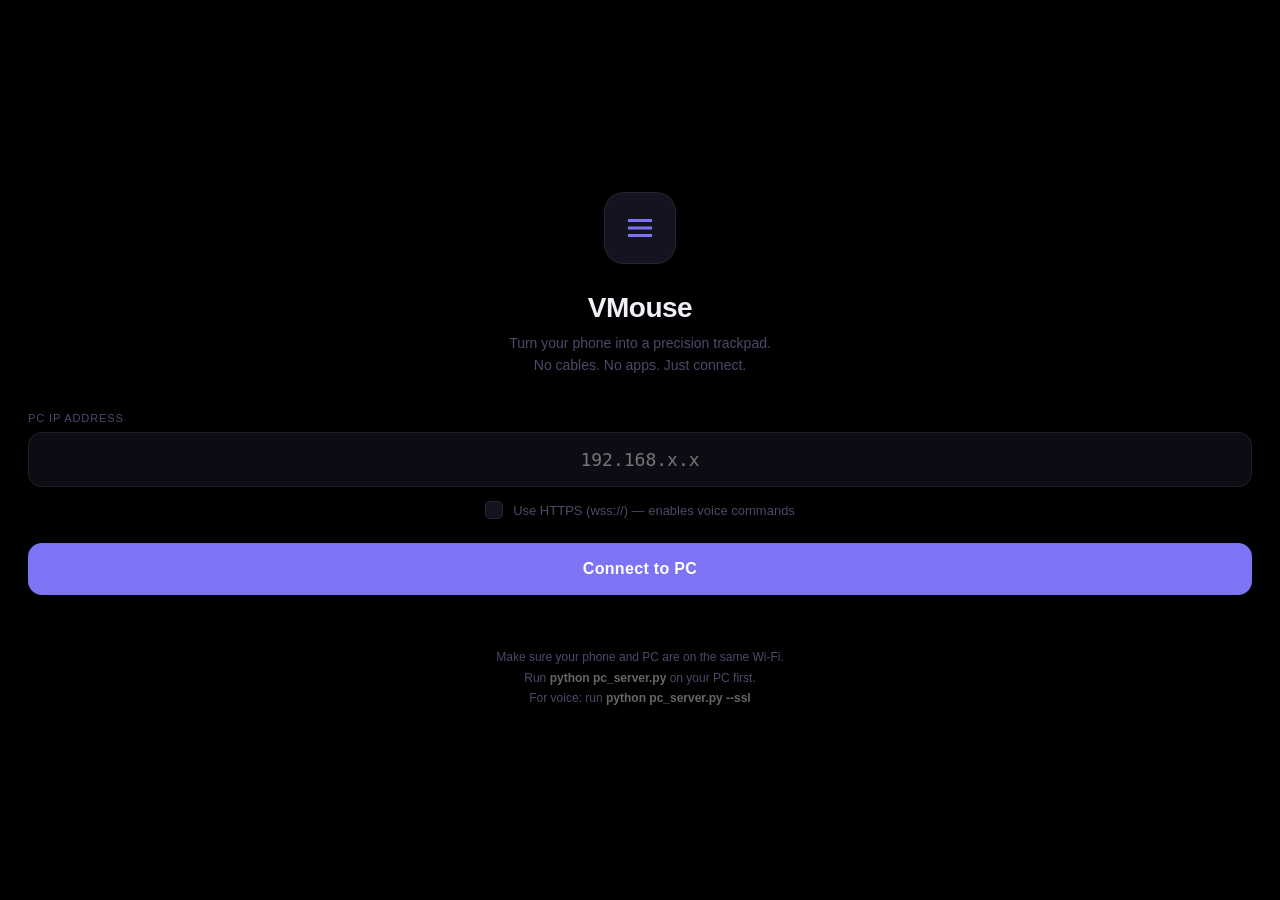
==== docs/index.html @ bdcf5076 "Add landing page, update app icon, trigger v2.0 APK build" ====
<!DOCTYPE html>
<html lang="en">
<head>
<meta charset="UTF-8">
<meta name="viewport" content="width=device-width,initial-scale=1,user-scalable=no,viewport-fit=cover">
<meta name="theme-color" content="#000000">
<meta name="mobile-web-app-capable" content="yes">
<meta name="apple-mobile-web-app-capable" content="yes">
<meta name="apple-mobile-web-app-status-bar-style" content="black-translucent">
<meta name="apple-mobile-web-app-title" content="VMouse">
<link rel="manifest" href="manifest.json">
<title>VMouse</title>
<style>
:root {
  --bg:       #000000;
  --s1:       #0c0c14;
  --s2:       #141420;
  --s3:       #1c1c2c;
  --border:   rgba(255,255,255,0.07);
  --accent:   #7C73F5;
  --accent2:  #5a52d5;
  --text:     #f0f0f8;
  --muted:    #4a4a6a;
  --success:  #22c55e;
  --danger:   #ef4444;
  --font:     'SF Pro Display',-apple-system,BlinkMacSystemFont,'Segoe UI',sans-serif;
  --mono:     'SF Mono','Fira Code',monospace;
}
*{box-sizing:border-box;margin:0;padding:0;-webkit-tap-highlight-color:transparent;user-select:none}
html,body{height:100%;overflow:hidden;background:var(--bg);color:var(--text);font-family:var(--font)}

/* ── CONNECT SCREEN ─────────────────────────────────────────── */
#connect{
  position:fixed;inset:0;z-index:100;
  display:flex;flex-direction:column;
  align-items:center;justify-content:center;
  padding:40px 28px;gap:0;
  background:var(--bg);
}
.logo-ring{
  width:72px;height:72px;border-radius:20px;
  background:var(--s2);border:1px solid var(--border);
  display:flex;align-items:center;justify-content:center;
  margin-bottom:28px;
}
.logo-ring svg{width:36px;height:36px;fill:var(--accent)}
.connect-h1{font-size:28px;font-weight:600;letter-spacing:-0.5px;margin-bottom:8px;text-align:center}
.connect-sub{font-size:14px;color:var(--muted);text-align:center;line-height:1.6;margin-bottom:36px}
.ip-label{font-size:11px;color:var(--muted);letter-spacing:0.08em;text-transform:uppercase;margin-bottom:8px;align-self:flex-start;width:100%}
.ip-wrap{width:100%;position:relative;margin-bottom:14px}
.ip-input{
  width:100%;padding:16px 20px;
  background:var(--s1);border:1px solid var(--border);
  border-radius:14px;color:var(--text);font-size:18px;
  font-family:var(--mono);text-align:center;outline:none;
  transition:border-color 0.2s;
}
.ip-input:focus{border-color:var(--accent)}
.connect-btn{
  width:100%;padding:17px;border-radius:14px;
  background:var(--accent);border:none;
  color:#fff;font-size:16px;font-weight:600;
  letter-spacing:0.02em;cursor:pointer;
  transition:background 0.15s,transform 0.1s;
  margin-bottom:12px;
}
.connect-btn:active{background:var(--accent2);transform:scale(0.98)}
.ssl-toggle{display:flex;align-items:center;gap:10px;margin-bottom:24px;cursor:pointer}
.ssl-check{width:18px;height:18px;border-radius:5px;border:1.5px solid var(--border);background:var(--s2);display:flex;align-items:center;justify-content:center;transition:all 0.15s;flex-shrink:0}
.ssl-check.on{background:var(--accent);border-color:var(--accent)}
.ssl-check svg{width:10px;height:10px;fill:#fff;opacity:0;transition:opacity 0.15s}
.ssl-check.on svg{opacity:1}
.ssl-label{font-size:13px;color:var(--muted)}
.err-msg{font-size:13px;color:var(--danger);min-height:20px;text-align:center}
.connect-tip{font-size:12px;color:var(--muted);text-align:center;line-height:1.7;margin-top:20px}
.connect-tip strong{color:rgba(255,255,255,0.4)}

/* ── MAIN SCREEN ────────────────────────────────────────────── */
#main{position:fixed;inset:0;display:none;flex-direction:column;background:var(--bg)}

/* Header */
.header{
  display:flex;align-items:center;justify-content:space-between;
  padding:14px 20px 10px;
  border-bottom:1px solid var(--border);
  flex-shrink:0;
}
.hdr-left{display:flex;align-items:center;gap:8px}
.status-dot{width:8px;height:8px;border-radius:50%;background:var(--danger);transition:background 0.4s}
.status-dot.on{background:var(--success)}
.status-info{display:flex;flex-direction:column}
.status-label{font-size:12px;font-weight:500;color:var(--text)}
.status-ip{font-size:10px;color:var(--muted);font-family:var(--mono)}
.hdr-right{display:flex;align-items:center;gap:10px}
.hdr-btn{
  background:var(--s2);border:1px solid var(--border);
  border-radius:20px;padding:5px 12px;
  color:var(--muted);font-size:11px;cursor:pointer;
}
.hdr-btn:active{background:var(--s3)}

/* Trackpad */
#trackpad{
  flex:1;position:relative;overflow:hidden;
  touch-action:none;
  background:var(--s1);
  min-height:0;
}
.pad-texture{
  position:absolute;inset:0;
  background-image:radial-gradient(circle at 50% 50%, rgba(124,115,245,0.03) 0%, transparent 70%);
  pointer-events:none;
}
.pad-hint{
  position:absolute;inset:0;display:flex;flex-direction:column;
  align-items:center;justify-content:center;gap:10px;
  pointer-events:none;transition:opacity 0.5s;
}
.pad-hint-icon{font-size:32px;opacity:0.08}
.pad-hint-text{font-size:12px;color:var(--muted);opacity:0.5;text-align:center;line-height:1.8}
.cursor{
  position:absolute;width:14px;height:14px;border-radius:50%;
  background:var(--accent);opacity:0;pointer-events:none;
  transform:translate(-50%,-50%);
  box-shadow:0 0 20px rgba(124,115,245,0.4);
  transition:opacity 0.15s;
}
.ripple-el{
  position:absolute;width:48px;height:48px;border-radius:50%;
  border:1.5px solid var(--accent);opacity:0;
  transform:translate(-50%,-50%) scale(0.5);
  pointer-events:none;transition:none;
}
.ripple-el.go{
  animation:ripple 0.45s ease-out forwards;
}
@keyframes ripple{
  0%{transform:translate(-50%,-50%) scale(0.3);opacity:0.8}
  100%{transform:translate(-50%,-50%) scale(1.8);opacity:0}
}
.log-chip{
  position:absolute;bottom:12px;left:50%;transform:translateX(-50%);
  background:rgba(0,0,0,0.6);backdrop-filter:blur(8px);
  border:1px solid var(--border);border-radius:20px;
  padding:5px 14px;font-size:11px;color:var(--muted);
  font-family:var(--mono);white-space:nowrap;
  pointer-events:none;transition:opacity 0.3s;
}

/* Bottom bar — always visible */
.bottom-bar{
  background:var(--s1);border-top:1px solid var(--border);
  flex-shrink:0;
}
.click-row{
  display:grid;grid-template-columns:1fr 1fr 1fr;
  border-bottom:1px solid var(--border);
}
.click-btn{
  display:flex;flex-direction:column;align-items:center;justify-content:center;
  gap:3px;padding:13px 8px;
  background:none;border:none;border-right:1px solid var(--border);
  color:var(--text);cursor:pointer;transition:background 0.1s;
}
.click-btn:last-child{border-right:none}
.click-btn:active{background:var(--s3)}
.cb-icon{font-size:18px;color:var(--accent)}
.cb-label{font-size:10px;color:var(--muted)}

.voice-row{
  display:flex;align-items:center;gap:14px;
  padding:10px 20px;
}
.mic-btn{
  width:44px;height:44px;border-radius:50%;
  background:var(--s2);border:1.5px solid var(--border);
  display:flex;align-items:center;justify-content:center;
  cursor:pointer;flex-shrink:0;transition:all 0.2s;
}
.mic-btn svg{width:18px;height:18px;fill:var(--muted);transition:fill 0.2s}
.mic-btn.active{background:var(--danger);border-color:var(--danger);animation:mic-pulse 1.2s infinite}
.mic-btn.active svg{fill:#fff}
@keyframes mic-pulse{0%,100%{box-shadow:0 0 0 0 rgba(239,68,68,0.3)}50%{box-shadow:0 0 0 10px rgba(239,68,68,0)}}
.voice-text{flex:1;font-size:12px;color:var(--muted);font-style:italic;overflow:hidden;text-overflow:ellipsis;white-space:nowrap}
.drawer-handle-btn{
  width:44px;height:44px;border-radius:50%;
  background:var(--s2);border:1.5px solid var(--border);
  display:flex;align-items:center;justify-content:center;
  cursor:pointer;flex-shrink:0;transition:all 0.2s;
}
.drawer-handle-btn svg{width:16px;height:16px;fill:var(--muted);transition:transform 0.3s}
.drawer-handle-btn.open svg{transform:rotate(180deg)}
.drawer-handle-btn:active{background:var(--s3)}

/* ── DRAWER ─────────────────────────────────────────────────── */
#drawer{
  position:fixed;bottom:0;left:0;right:0;z-index:50;
  background:var(--s1);border-top:1px solid var(--border);
  border-radius:20px 20px 0 0;
  transform:translateY(100%);transition:transform 0.35s cubic-bezier(0.32,0.72,0,1);
  padding-bottom:env(safe-area-inset-bottom,0px);
  max-height:75vh;overflow-y:auto;
}
#drawer.open{transform:translateY(0)}
.drawer-grip{width:36px;height:4px;border-radius:2px;background:var(--s3);margin:12px auto 16px}
.drawer-section{padding:0 20px 16px}
.drawer-section-title{font-size:10px;color:var(--muted);letter-spacing:0.1em;text-transform:uppercase;margin-bottom:10px;font-weight:500}
.drawer-grid{display:grid;grid-template-columns:repeat(4,1fr);gap:6px;margin-bottom:8px}
.drawer-grid-3{display:grid;grid-template-columns:repeat(3,1fr);gap:6px}
.drw-btn{
  display:flex;flex-direction:column;align-items:center;justify-content:center;
  gap:4px;padding:12px 6px;
  background:var(--s2);border:1px solid var(--border);border-radius:12px;
  color:var(--text);cursor:pointer;transition:all 0.1s;
}
.drw-btn:active{background:var(--s3);transform:scale(0.96)}
.drw-icon{font-size:16px}
.drw-label{font-size:10px;color:var(--muted);text-align:center}
.drw-divider{height:1px;background:var(--border);margin:4px 0 14px}

/* Scroll controls in drawer */
.scroll-row{display:flex;align-items:center;justify-content:center;gap:20px;padding:4px 0}
.scr-btn{
  width:48px;height:36px;border-radius:10px;
  background:var(--s2);border:1px solid var(--border);
  color:var(--text);font-size:16px;cursor:pointer;
  display:flex;align-items:center;justify-content:center;
  transition:all 0.1s;
}
.scr-btn:active{background:var(--accent)}
.scr-label{font-size:11px;color:var(--muted)}

/* Sensitivity */
.sens-row{display:flex;align-items:center;gap:12px;padding:6px 0}
.sens-label{font-size:11px;color:var(--muted);flex-shrink:0}
.sens-track{flex:1;-webkit-appearance:none;appearance:none;height:3px;border-radius:2px;background:var(--s3);outline:none;accent-color:var(--accent)}
.sens-val{font-size:12px;color:var(--accent);font-family:var(--mono);min-width:32px;text-align:right}

/* Overlay */
#overlay{position:fixed;inset:0;z-index:40;background:rgba(0,0,0,0.5);opacity:0;pointer-events:none;transition:opacity 0.35s}
#overlay.show{opacity:1;pointer-events:all}

/* Install banner */
#install-banner{
  position:fixed;top:0;left:0;right:0;z-index:200;
  background:var(--accent);color:#fff;
  padding:12px 20px;display:none;align-items:center;gap:12px;
}
.install-text{flex:1;font-size:13px;font-weight:500}
.install-btn{background:rgba(255,255,255,0.2);border:none;color:#fff;padding:6px 14px;border-radius:8px;font-size:12px;cursor:pointer}
.install-close{background:none;border:none;color:rgba(255,255,255,0.6);font-size:18px;cursor:pointer;padding:0 4px}
</style>
</head>
<body>

<!-- INSTALL BANNER -->
<div id="install-banner">
  <span class="install-text">Add VMouse to your home screen</span>
  <button class="install-btn" onclick="installPWA()">Install</button>
  <button class="install-close" onclick="document.getElementById('install-banner').style.display='none'">×</button>
</div>

<!-- CONNECT SCREEN -->
<div id="connect">
  <div class="logo-ring">
    <svg viewBox="0 0 24 24"><path d="M4 6h16v2H4zm0 5h16v2H4zm0 5h16v2H4z"/></svg>
  </div>
  <h1 class="connect-h1">VMouse</h1>
  <p class="connect-sub">Turn your phone into a precision trackpad.<br>No cables. No apps. Just connect.</p>

  <div class="ip-label">PC IP Address</div>
  <div class="ip-wrap">
    <input class="ip-input" id="ip" type="text" inputmode="decimal"
      placeholder="192.168.x.x" autocomplete="off" spellcheck="false">
  </div>

  <div class="ssl-toggle" onclick="toggleSSL()">
    <div class="ssl-check" id="sslCheck">
      <svg viewBox="0 0 10 8"><polyline points="1,4 3.5,6.5 9,1" stroke="#fff" stroke-width="1.5" fill="none"/></svg>
    </div>
    <span class="ssl-label">Use HTTPS (wss://) — enables voice commands</span>
  </div>

  <button class="connect-btn" onclick="connect()">Connect to PC</button>
  <p class="err-msg" id="err"></p>
  <p class="connect-tip">Make sure your phone and PC are on the same Wi-Fi.<br>Run <strong>python pc_server.py</strong> on your PC first.<br>For voice: run <strong>python pc_server.py --ssl</strong></p>
</div>

<!-- MAIN SCREEN -->
<div id="main">
  <div class="header">
    <div class="hdr-left">
      <div class="status-dot" id="sdot"></div>
      <div class="status-info">
        <span class="status-label" id="slabel">Connected</span>
        <span class="status-ip" id="sip"></span>
      </div>
    </div>
    <span style="font-size:13px;font-weight:600;letter-spacing:0.05em;color:var(--accent)">VMouse</span>
    <div class="hdr-right">
      <button class="hdr-btn" onclick="disconnect()">Disconnect</button>
    </div>
  </div>

  <div id="trackpad">
    <div class="pad-texture"></div>
    <div class="pad-hint" id="hint">
      <div class="pad-hint-icon">☰</div>
      <div class="pad-hint-text">Drag to move cursor<br>Tap to left click<br>Two fingers to scroll</div>
    </div>
    <div class="cursor" id="cur"></div>
    <div class="ripple-el" id="rpl"></div>
    <div class="log-chip" id="logchip">Ready</div>
  </div>

  <div class="bottom-bar">
    <div class="click-row">
      <button class="click-btn" onclick="doClick('left',1)">
        <span class="cb-icon">◉</span>
        <span class="cb-label">Left Click</span>
      </button>
      <button class="click-btn" onclick="doClick('left',2)">
        <span class="cb-icon">⊕</span>
        <span class="cb-label">Double Click</span>
      </button>
      <button class="click-btn" onclick="doClick('right',1)">
        <span class="cb-icon">◎</span>
        <span class="cb-label">Right Click</span>
      </button>
    </div>
    <div class="voice-row">
      <button class="mic-btn" id="micbtn" onclick="toggleVoice()">
        <svg viewBox="0 0 24 24"><path d="M12 2a3 3 0 013 3v6a3 3 0 01-6 0V5a3 3 0 013-3zm0 14a7 7 0 007-7h-2a5 5 0 01-10 0H5a7 7 0 007 7zm-1 2h2v3h-2z"/></svg>
      </button>
      <span class="voice-text" id="vtxt">Tap mic · say "copy", "scroll down", "open chrome"</span>
      <button class="drawer-handle-btn" id="drawerBtn" onclick="toggleDrawer()">
        <svg viewBox="0 0 24 24"><path d="M7 14l5-5 5 5H7z"/></svg>
      </button>
    </div>
  </div>
</div>

<!-- OVERLAY -->
<div id="overlay" onclick="closeDrawer()"></div>

<!-- DRAWER -->
<div id="drawer">
  <div class="drawer-grip"></div>

  <div class="drawer-section">
    <div class="drawer-section-title">System</div>
    <div class="drawer-grid">
      <button class="drw-btn" onclick="hotkey('alt','tab');closeDrawer()">
        <span class="drw-icon">⇄</span>
        <span class="drw-label">Alt+Tab</span>
      </button>
      <button class="drw-btn" onclick="hotkey('super','d');closeDrawer()">
        <span class="drw-icon">⊞</span>
        <span class="drw-label">Desktop</span>
      </button>
      <button class="drw-btn" onclick="hotkey('super','l');closeDrawer()">
        <span class="drw-icon">🔒</span>
        <span class="drw-label">Lock PC</span>
      </button>
      <button class="drw-btn" onclick="hotkey('super','shift','s');closeDrawer()">
        <span class="drw-icon">📸</span>
        <span class="drw-label">Screenshot</span>
      </button>
      <button class="drw-btn" onclick="hotkey('ctrl','shift','escape');closeDrawer()">
        <span class="drw-icon">📊</span>
        <span class="drw-label">Task Mgr</span>
      </button>
      <button class="drw-btn" onclick="hotkey('super','i');closeDrawer()">
        <span class="drw-icon">⚙️</span>
        <span class="drw-label">Settings</span>
      </button>
      <button class="drw-btn" onclick="hotkey('alt','f4');closeDrawer()">
        <span class="drw-icon">✕</span>
        <span class="drw-label">Close Win</span>
      </button>
      <button class="drw-btn" onclick="send({type:'keypress',key:'escape'});closeDrawer()">
        <span class="drw-icon">⎋</span>
        <span class="drw-label">Escape</span>
      </button>
    </div>
  </div>

  <div class="drawer-section">
    <div class="drawer-section-title">Clipboard &amp; Edit</div>
    <div class="drawer-grid-3">
      <button class="drw-btn" onclick="hotkey('ctrl','c');closeDrawer()">
        <span class="drw-icon" style="color:#34d399">⌘C</span>
        <span class="drw-label">Copy</span>
      </button>
      <button class="drw-btn" onclick="hotkey('ctrl','v');closeDrawer()">
        <span class="drw-icon" style="color:#34d399">⌘V</span>
        <span class="drw-label">Paste</span>
      </button>
      <button class="drw-btn" onclick="hotkey('ctrl','z');closeDrawer()">
        <span class="drw-icon" style="color:#34d399">⌘Z</span>
        <span class="drw-label">Undo</span>
      </button>
      <button class="drw-btn" onclick="hotkey('ctrl','a');closeDrawer()">
        <span class="drw-icon" style="color:#34d399">⌘A</span>
        <span class="drw-label">Select All</span>
      </button>
      <button class="drw-btn" onclick="hotkey('ctrl','s');closeDrawer()">
        <span class="drw-icon" style="color:#34d399">⌘S</span>
        <span class="drw-label">Save</span>
      </button>
      <button class="drw-btn" onclick="hotkey('ctrl','y');closeDrawer()">
        <span class="drw-icon" style="color:#34d399">⌘Y</span>
        <span class="drw-label">Redo</span>
      </button>
    </div>
  </div>

  <div class="drawer-section">
    <div class="drawer-section-title">Browser</div>
    <div class="drawer-grid">
      <button class="drw-btn" onclick="hotkey('ctrl','t');closeDrawer()">
        <span class="drw-icon">+</span>
        <span class="drw-label">New Tab</span>
      </button>
      <button class="drw-btn" onclick="hotkey('ctrl','w');closeDrawer()">
        <span class="drw-icon">✕</span>
        <span class="drw-label">Close Tab</span>
      </button>
      <button class="drw-btn" onclick="hotkey('alt','left');closeDrawer()">
        <span class="drw-icon">←</span>
        <span class="drw-label">Back</span>
      </button>
      <button class="drw-btn" onclick="send({type:'keypress',key:'f5'});closeDrawer()">
        <span class="drw-icon">↺</span>
        <span class="drw-label">Refresh</span>
      </button>
    </div>
  </div>

  <div class="drawer-section">
    <div class="drawer-section-title">Scroll</div>
    <div class="scroll-row">
      <button class="scr-btn" onclick="doScroll(5)">▲</button>
      <span class="scr-label">Scroll</span>
      <button class="scr-btn" onclick="doScroll(-5)">▼</button>
    </div>
  </div>

  <div class="drawer-section">
    <div class="drawer-section-title">Cursor Speed</div>
    <div class="sens-row">
      <span class="sens-label">Slow</span>
      <input class="sens-track" type="range" min="0.5" max="5" step="0.1" value="1.5" id="sens"
        oninput="sensitivity=+this.value;document.getElementById('sv').textContent=this.value+'x'">
      <span class="sens-val" id="sv">1.5x</span>
      <span class="sens-label">Fast</span>
    </div>
  </div>

</div>

<script>
// ── State ──────────────────────────────────────────────────────
let ws=null, sensitivity=1.5, useSSL=false;
let lastX=0,lastY=0,dragging=false,t0=0,fingerCount=1;
let recognition=null,listening=false;
let deferredPrompt=null;
let drawerOpen=false;
let logTimer=null;

// ── PWA install ────────────────────────────────────────────────
window.addEventListener('beforeinstallprompt',e=>{
  e.preventDefault(); deferredPrompt=e;
  document.getElementById('install-banner').style.display='flex';
});
function installPWA(){
  if(!deferredPrompt)return;
  deferredPrompt.prompt();
  deferredPrompt.userChoice.then(()=>{
    deferredPrompt=null;
    document.getElementById('install-banner').style.display='none';
  });
}

// ── SSL toggle ─────────────────────────────────────────────────
function toggleSSL(){
  useSSL=!useSSL;
  const el=document.getElementById('sslCheck');
  el.classList.toggle('on',useSSL);
}

// ── WebSocket ──────────────────────────────────────────────────
function connect(){
  const ip=document.getElementById('ip').value.trim();
  if(!ip){setErr('Enter your PC IP address');return;}
  const port=useSSL?'8443':'8765';
  const scheme=useSSL?'wss':'ws';
  const url=`${scheme}://${ip}:${port}`;
  setErr('Connecting…');
  try{ws=new WebSocket(url);}catch(e){setErr('Invalid IP');return;}
  ws.onopen=()=>{
    document.getElementById('connect').style.display='none';
    const m=document.getElementById('main');
    m.style.display='flex'; m.style.flexDirection='column';
    document.getElementById('sdot').classList.add('on');
    document.getElementById('slabel').textContent='Connected';
    document.getElementById('sip').textContent=url;
    setupTrackpad();
    log('Connected');
    vibrate(50);
  };
  ws.onclose=()=>{
    document.getElementById('sdot').classList.remove('on');
    document.getElementById('slabel').textContent='Disconnected';
    log('Disconnected');
  };
  ws.onerror=()=>{
    setErr('Cannot connect — check IP and make sure pc_server.py is running');
    ws=null;
  };
}
function disconnect(){
  if(ws)ws.close();
  document.getElementById('connect').style.display='flex';
  document.getElementById('main').style.display='none';
  closeDrawer();
}
function send(obj){
  if(ws&&ws.readyState===1)ws.send(JSON.stringify(obj));
}
function setErr(m){document.getElementById('err').textContent=m;}

// ── Trackpad ───────────────────────────────────────────────────
function setupTrackpad(){
  const pad=document.getElementById('trackpad');
  const hint=document.getElementById('hint');
  const cur=document.getElementById('cur');
  const rpl=document.getElementById('rpl');
  let hintGone=false;

  pad.addEventListener('touchstart',e=>{
    e.preventDefault();
    fingerCount=e.touches.length;
    const t=e.touches[0];
    lastX=t.clientX; lastY=t.clientY;
    dragging=false; t0=Date.now();
    if(!hintGone){hint.style.opacity='0';hintGone=true;}
    cur.style.opacity='1';
    const r=pad.getBoundingClientRect();
    cur.style.left=t.clientX+'px';
    cur.style.top=(t.clientY-r.top)+'px';
  },{passive:false});

  pad.addEventListener('touchmove',e=>{
    e.preventDefault();
    fingerCount=e.touches.length;
    const t=e.touches[0];
    const dx=(t.clientX-lastX)*sensitivity;
    const dy=(t.clientY-lastY)*sensitivity;
    lastX=t.clientX; lastY=t.clientY;

    if(fingerCount>=2){
      // two-finger scroll
      if(Math.abs(dy)>0.5){
        send({type:'scroll',dy:Math.round(-dy/8)});
        log('Scroll');
      }
      return;
    }

    if(Math.abs(dx)>0.3||Math.abs(dy)>0.3){
      dragging=true;
      send({type:'move',dx:Math.round(dx),dy:Math.round(dy)});
      const r=pad.getBoundingClientRect();
      cur.style.left=t.clientX+'px';
      cur.style.top=(t.clientY-r.top)+'px';
      log(`Move ${Math.round(dx)}, ${Math.round(dy)}`);
    }
  },{passive:false});

  pad.addEventListener('touchend',e=>{
    e.preventDefault();
    cur.style.opacity='0';
    if(!dragging&&(Date.now()-t0)<300&&fingerCount<2){
      // tap = left click
      const r=pad.getBoundingClientRect();
      const t=e.changedTouches[0];
      rpl.style.left=t.clientX+'px';
      rpl.style.top=(t.clientY-r.top)+'px';
      rpl.classList.remove('go');
      void rpl.offsetWidth;
      rpl.classList.add('go');
      send({type:'click',button:'left',clicks:1});
      log('Left click'); vibrate(30);
    }
  },{passive:false});
}

// ── Actions ────────────────────────────────────────────────────
function doClick(btn,n){
  send({type:'click',button:btn,clicks:n});
  log(`${btn} click`); vibrate(40);
}
function doScroll(dy){send({type:'scroll',dy});log('Scroll');}
function hotkey(...keys){send({type:'hotkey',keys});log('Hotkey: '+keys.join('+'));vibrate(30);}
function log(msg){
  const el=document.getElementById('logchip');
  el.textContent=msg; el.style.opacity='1';
  clearTimeout(logTimer);
  logTimer=setTimeout(()=>el.style.opacity='0.3',2000);
}
function vibrate(ms){if(navigator.vibrate)navigator.vibrate(ms);}

// ── Drawer ─────────────────────────────────────────────────────
function toggleDrawer(){drawerOpen?closeDrawer():openDrawer();}
function openDrawer(){
  drawerOpen=true;
  document.getElementById('drawer').classList.add('open');
  document.getElementById('overlay').classList.add('show');
  document.getElementById('drawerBtn').classList.add('open');
}
function closeDrawer(){
  drawerOpen=false;
  document.getElementById('drawer').classList.remove('open');
  document.getElementById('overlay').classList.remove('show');
  document.getElementById('drawerBtn').classList.remove('open');
}

// ── Voice ──────────────────────────────────────────────────────
function toggleVoice(){
  const SR=window.SpeechRecognition||window.webkitSpeechRecognition;
  if(!SR){
    document.getElementById('vtxt').textContent='Voice needs Chrome on HTTPS — tap SSL toggle on connect screen';
    return;
  }
  if(listening){recognition.stop();return;}

  recognition=new SR();
  recognition.continuous=true;
  recognition.interimResults=false;
  recognition.lang='en-US';

  recognition.onstart=()=>{
    listening=true;
    document.getElementById('micbtn').classList.add('active');
    document.getElementById('vtxt').textContent='Listening…';
    vibrate(30);
  };
  recognition.onend=()=>{
    listening=false;
    document.getElementById('micbtn').classList.remove('active');
    document.getElementById('vtxt').textContent='Tap mic · say "copy", "scroll down", "open chrome"';
  };
  recognition.onerror=e=>{
    listening=false;
    document.getElementById('micbtn').classList.remove('active');
    if(e.error==='not-allowed')
      document.getElementById('vtxt').textContent='Mic blocked — needs HTTPS. Enable SSL toggle.';
    else
      document.getElementById('vtxt').textContent='Voice error: '+e.error;
  };
  recognition.onresult=e=>{
    const t=e.results[e.results.length-1][0].transcript.toLowerCase().trim();
    document.getElementById('vtxt').textContent='"'+t+'"';
    processVoice(t); vibrate(20);
  };
  recognition.start();
}

function processVoice(t){
  const h=(...k)=>send({type:'hotkey',keys:k});
  if(t.includes('copy'))             {h('ctrl','c');log('Voice: copy');}
  else if(t.includes('paste'))       {h('ctrl','v');log('Voice: paste');}
  else if(t.includes('undo'))        {h('ctrl','z');log('Voice: undo');}
  else if(t.includes('redo'))        {h('ctrl','y');log('Voice: redo');}
  else if(t.includes('select all'))  {h('ctrl','a');log('Voice: select all');}
  else if(t.includes('save'))        {h('ctrl','s');log('Voice: save');}
  else if(t.includes('close window')){h('alt','f4');log('Voice: close window');}
  else if(t.includes('switch')||t.includes('alt tab')){h('alt','tab');log('Voice: alt+tab');}
  else if(t.includes('lock'))        {h('super','l');log('Voice: lock');}
  else if(t.includes('desktop'))     {h('super','d');log('Voice: desktop');}
  else if(t.includes('screenshot'))  {h('super','shift','s');log('Voice: screenshot');}
  else if(t.includes('task manager')){h('ctrl','shift','escape');log('Voice: task manager');}
  else if(t.includes('scroll down')) {doScroll(-5);}
  else if(t.includes('scroll up'))   {doScroll(5);}
  else if(t.includes('page down'))   {send({type:'keypress',key:'pagedown'});}
  else if(t.includes('page up'))     {send({type:'keypress',key:'pageup'});}
  else if(t.includes('right click')) {doClick('right',1);}
  else if(t.includes('double click')){doClick('left',2);}
  else if(t.includes('click'))       {doClick('left',1);}
  else if(t.includes('volume up'))   {send({type:'keypress',key:'volumeup'});}
  else if(t.includes('volume down')) {send({type:'keypress',key:'volumedown'});}
  else if(t.includes('mute'))        {send({type:'keypress',key:'volumemute'});}
  else if(t.includes('refresh'))     {send({type:'keypress',key:'f5'});}
  else if(t.includes('escape'))      {send({type:'keypress',key:'escape'});}
  else{
    const m1=t.match(/(?:type|write|enter)\s+(.+)/);
    if(m1){send({type:'keypress',text:m1[1]});log('Voice: type "'+m1[1]+'"');return;}
    const m2=t.match(/open\s+(.+)/);
    if(m2){send({type:'open_app',app:m2[1]});log('Voice: open '+m2[1]);return;}
    log('Voice: "'+t+'" — not recognised');
  }
}

// ── Service Worker ─────────────────────────────────────────────
if('serviceWorker' in navigator){
  const sw=`
const V='vm-v2';
const FILES=['/index.html','/manifest.json'];
self.addEventListener('install',e=>e.waitUntil(
  caches.open(V).then(c=>c.addAll(FILES)).then(()=>self.skipWaiting())
));
self.addEventListener('activate',e=>e.waitUntil(
  caches.keys().then(ks=>Promise.all(ks.filter(k=>k!==V).map(k=>caches.delete(k))))
));
self.addEventListener('fetch',e=>e.respondWith(
  caches.match(e.request).then(r=>r||fetch(e.request).then(res=>{
    if(res.ok){const c=res.clone();caches.open(V).then(ca=>ca.put(e.request,c));}
    return res;
  }).catch(()=>caches.match('/index.html')))
));
`;
  const blob=new Blob([sw],{type:'application/javascript'});
  navigator.serviceWorker.register(URL.createObjectURL(blob)).catch(()=>{});
}
</script>
</body>
</html>
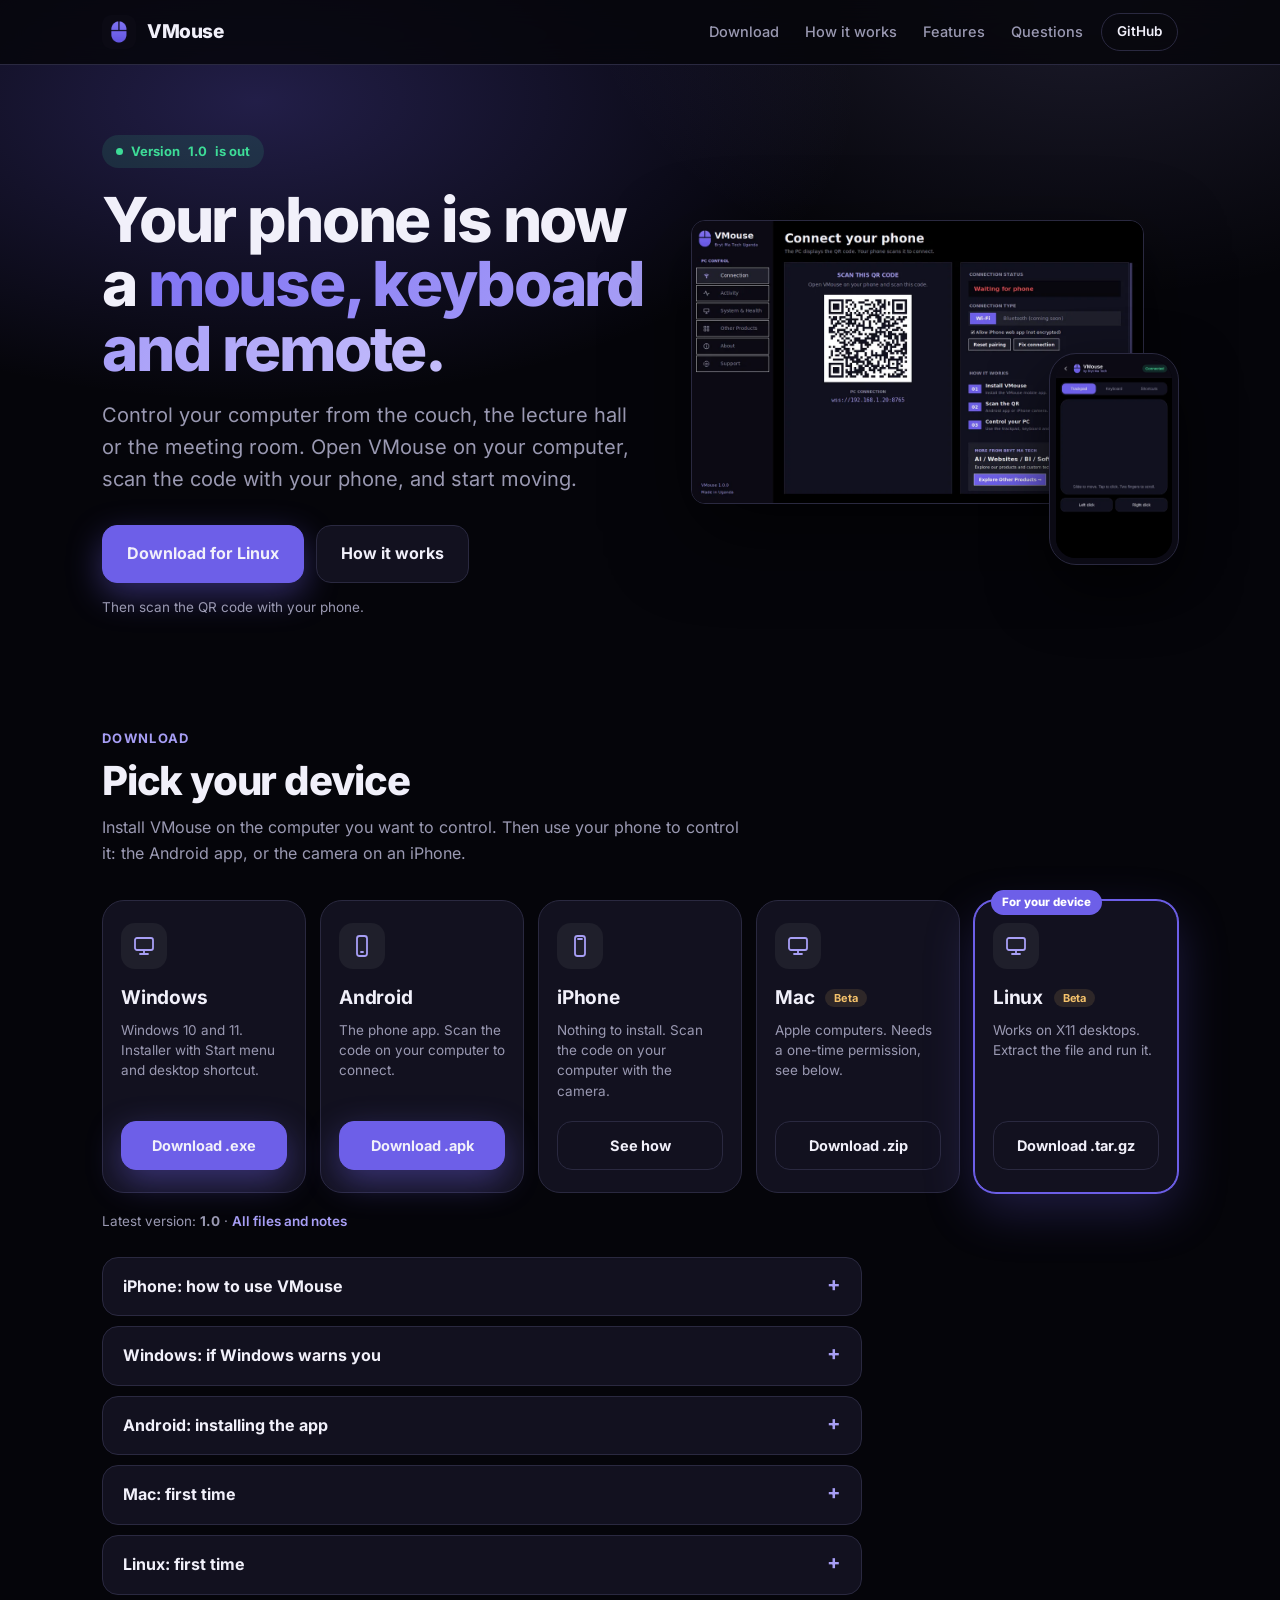
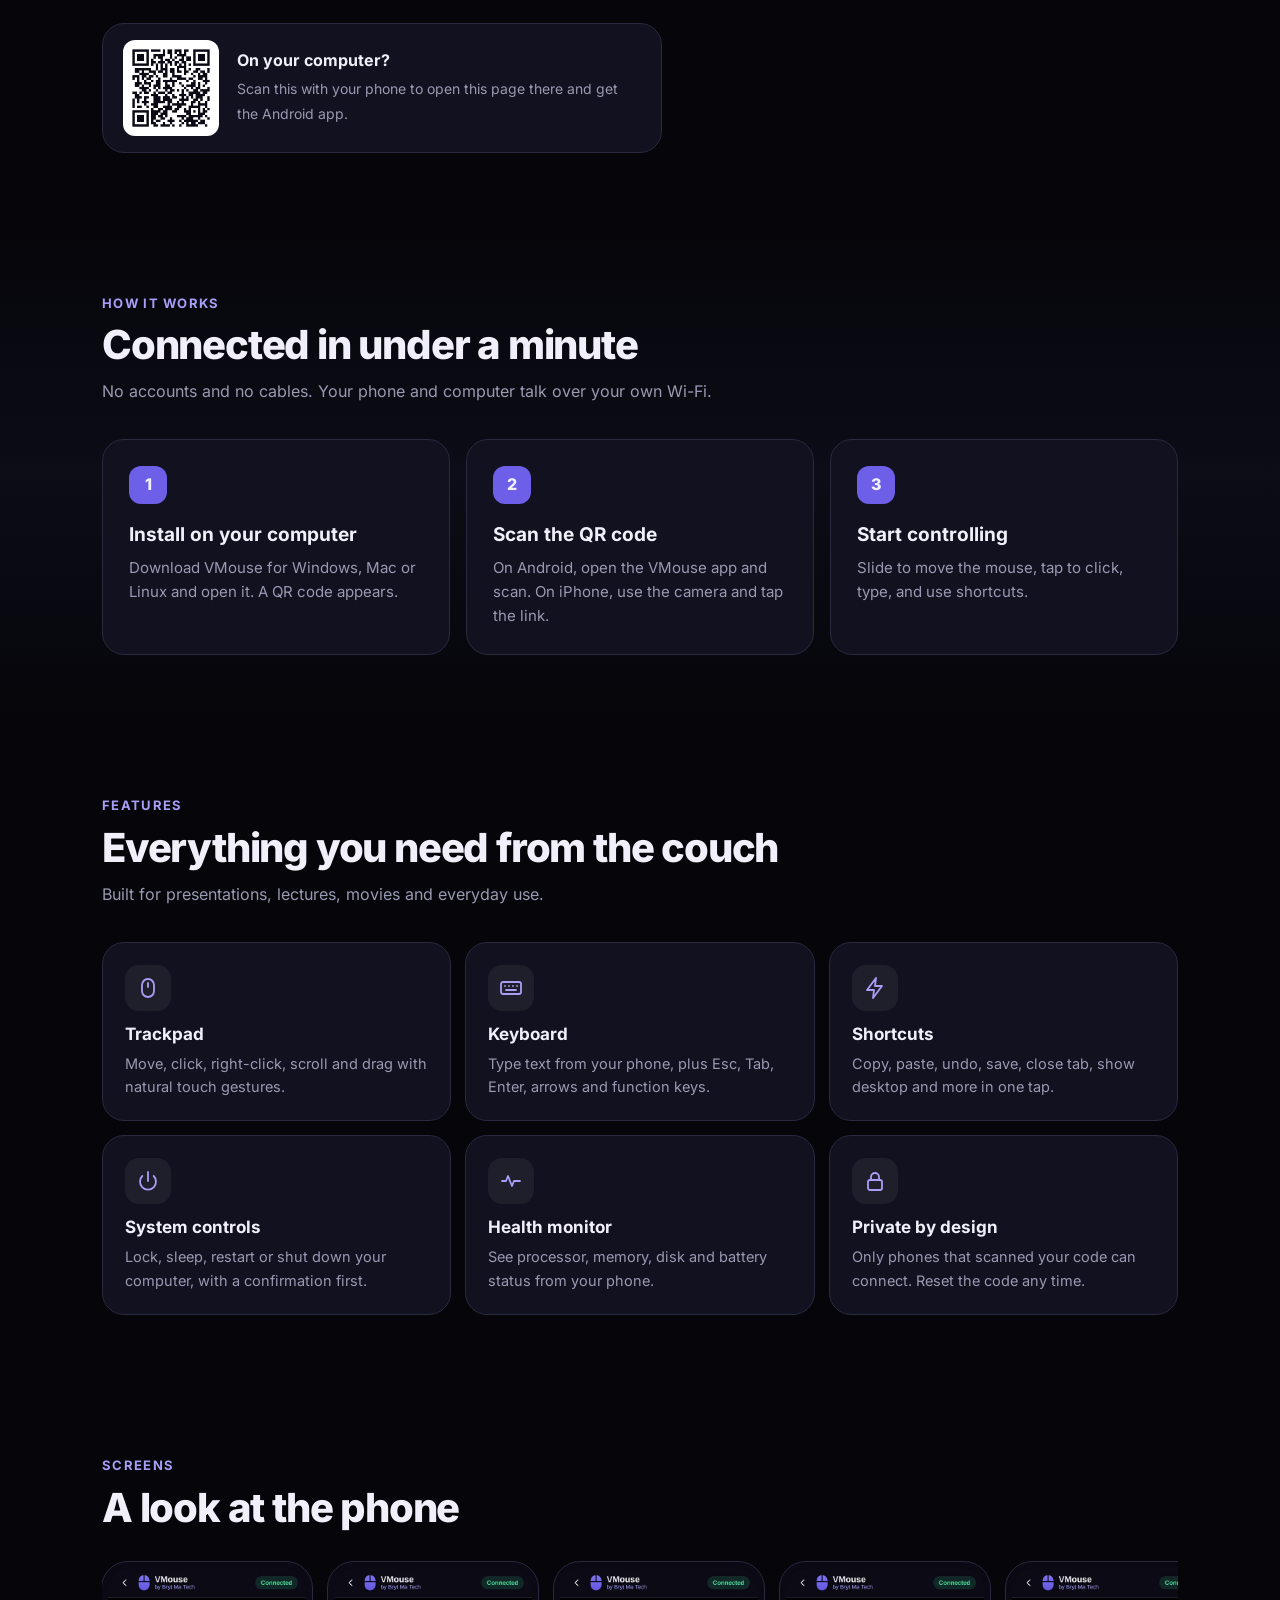
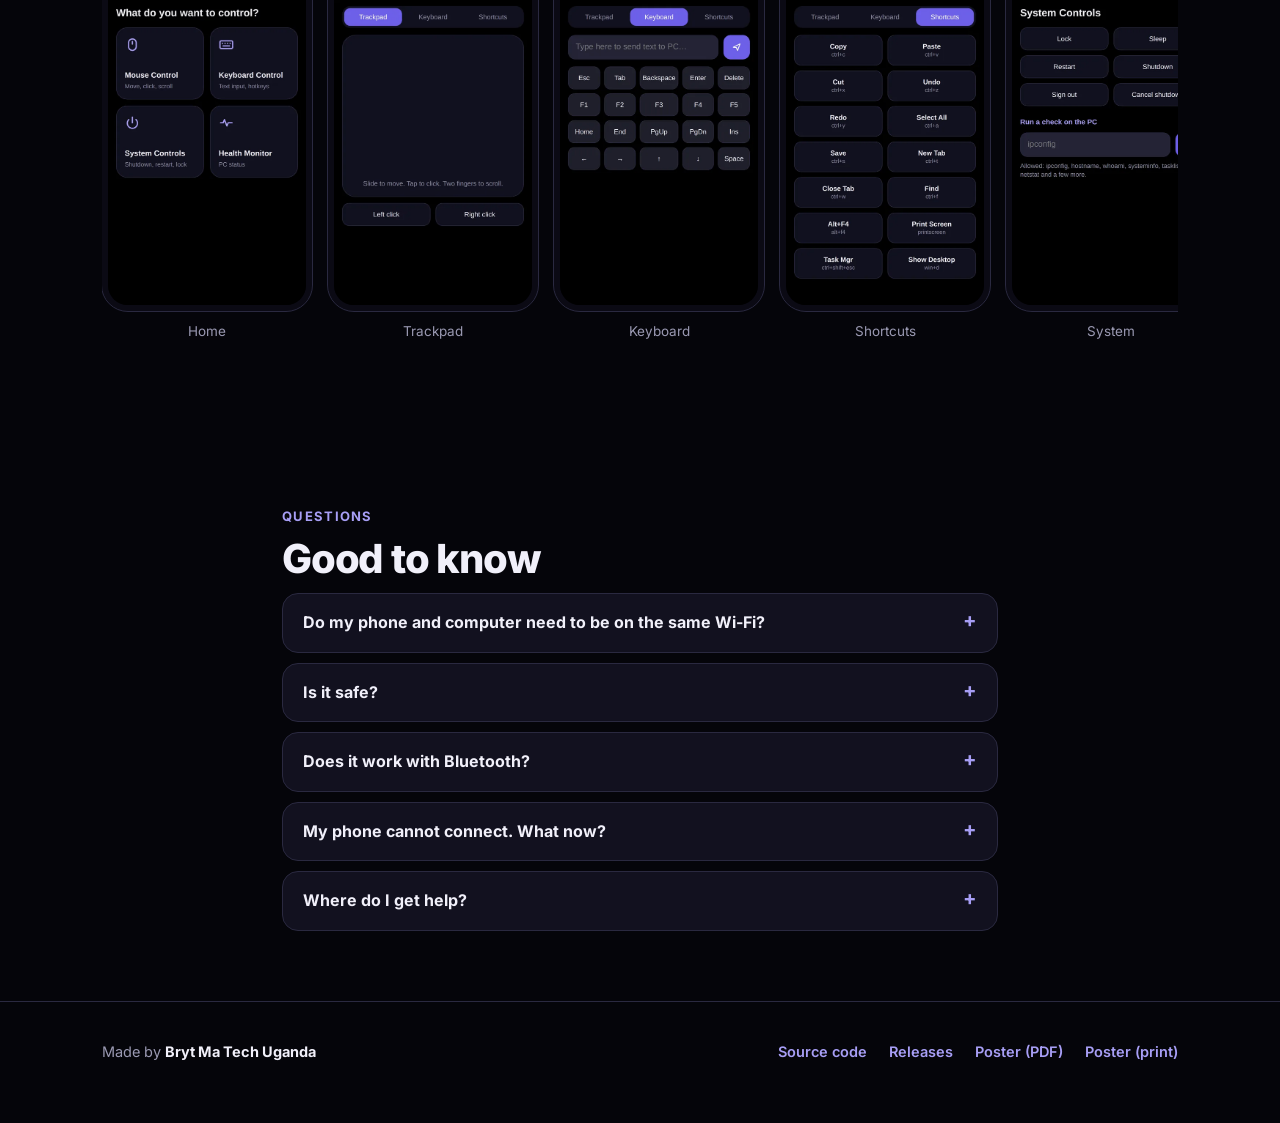
==== commit 32bda940: "Already-running message, landing page, poster, stable download names" ====
--- a/docs/index.html
+++ b/docs/index.html
@@ -1,728 +1,258 @@
-<!DOCTYPE html>
+<!doctype html>
 <html lang="en">
 <head>
-<meta charset="UTF-8">
-<meta name="viewport" content="width=device-width,initial-scale=1,user-scalable=no,viewport-fit=cover">
-<meta name="theme-color" content="#000000">
-<meta name="mobile-web-app-capable" content="yes">
-<meta name="apple-mobile-web-app-capable" content="yes">
-<meta name="apple-mobile-web-app-status-bar-style" content="black-translucent">
-<meta name="apple-mobile-web-app-title" content="VMouse">
-<link rel="manifest" href="manifest.json">
-<title>VMouse</title>
+<meta charset="utf-8">
+<meta name="viewport" content="width=device-width, initial-scale=1">
+<title>VMouse: use your phone as a mouse, keyboard and remote</title>
+<meta name="description" content="VMouse turns your phone into a mouse, keyboard and remote for your computer. Download for Windows, Mac, Linux and Android, or use it on iPhone.">
+<meta name="theme-color" content="#05050A">
+<meta property="og:type" content="website">
+<meta property="og:title" content="VMouse: your phone is now a mouse, keyboard and remote">
+<meta property="og:description" content="Download for Windows, Mac, Linux and Android. Works on iPhone too. Built by Bryt Ma Tech Uganda.">
+<meta property="og:url" content="https://muhumuza684.github.io/vmouse/">
+<meta property="og:image" content="https://muhumuza684.github.io/vmouse/img/og.png">
+<meta name="twitter:card" content="summary_large_image">
+<link rel="icon" href="img/favicon.png">
+<link rel="apple-touch-icon" href="img/apple-touch-icon.png">
+<link rel="preload" href="fonts/inter.woff2" as="font" type="font/woff2" crossorigin>
 <style>
-:root {
-  --bg:       #000000;
-  --s1:       #0c0c14;
-  --s2:       #141420;
-  --s3:       #1c1c2c;
-  --border:   rgba(255,255,255,0.07);
-  --accent:   #7C73F5;
-  --accent2:  #5a52d5;
-  --text:     #f0f0f8;
-  --muted:    #4a4a6a;
-  --success:  #22c55e;
-  --danger:   #ef4444;
-  --font:     'SF Pro Display',-apple-system,BlinkMacSystemFont,'Segoe UI',sans-serif;
-  --mono:     'SF Mono','Fira Code',monospace;
-}
-*{box-sizing:border-box;margin:0;padding:0;-webkit-tap-highlight-color:transparent;user-select:none}
-html,body{height:100%;overflow:hidden;background:var(--bg);color:var(--text);font-family:var(--font)}
-
-/* ── CONNECT SCREEN ─────────────────────────────────────────── */
-#connect{
-  position:fixed;inset:0;z-index:100;
-  display:flex;flex-direction:column;
-  align-items:center;justify-content:center;
-  padding:40px 28px;gap:0;
-  background:var(--bg);
-}
-.logo-ring{
-  width:72px;height:72px;border-radius:20px;
-  background:var(--s2);border:1px solid var(--border);
-  display:flex;align-items:center;justify-content:center;
-  margin-bottom:28px;
-}
-.logo-ring svg{width:36px;height:36px;fill:var(--accent)}
-.connect-h1{font-size:28px;font-weight:600;letter-spacing:-0.5px;margin-bottom:8px;text-align:center}
-.connect-sub{font-size:14px;color:var(--muted);text-align:center;line-height:1.6;margin-bottom:36px}
-.ip-label{font-size:11px;color:var(--muted);letter-spacing:0.08em;text-transform:uppercase;margin-bottom:8px;align-self:flex-start;width:100%}
-.ip-wrap{width:100%;position:relative;margin-bottom:14px}
-.ip-input{
-  width:100%;padding:16px 20px;
-  background:var(--s1);border:1px solid var(--border);
-  border-radius:14px;color:var(--text);font-size:18px;
-  font-family:var(--mono);text-align:center;outline:none;
-  transition:border-color 0.2s;
-}
-.ip-input:focus{border-color:var(--accent)}
-.connect-btn{
-  width:100%;padding:17px;border-radius:14px;
-  background:var(--accent);border:none;
-  color:#fff;font-size:16px;font-weight:600;
-  letter-spacing:0.02em;cursor:pointer;
-  transition:background 0.15s,transform 0.1s;
-  margin-bottom:12px;
-}
-.connect-btn:active{background:var(--accent2);transform:scale(0.98)}
-.ssl-toggle{display:flex;align-items:center;gap:10px;margin-bottom:24px;cursor:pointer}
-.ssl-check{width:18px;height:18px;border-radius:5px;border:1.5px solid var(--border);background:var(--s2);display:flex;align-items:center;justify-content:center;transition:all 0.15s;flex-shrink:0}
-.ssl-check.on{background:var(--accent);border-color:var(--accent)}
-.ssl-check svg{width:10px;height:10px;fill:#fff;opacity:0;transition:opacity 0.15s}
-.ssl-check.on svg{opacity:1}
-.ssl-label{font-size:13px;color:var(--muted)}
-.err-msg{font-size:13px;color:var(--danger);min-height:20px;text-align:center}
-.connect-tip{font-size:12px;color:var(--muted);text-align:center;line-height:1.7;margin-top:20px}
-.connect-tip strong{color:rgba(255,255,255,0.4)}
-
-/* ── MAIN SCREEN ────────────────────────────────────────────── */
-#main{position:fixed;inset:0;display:none;flex-direction:column;background:var(--bg)}
-
-/* Header */
-.header{
-  display:flex;align-items:center;justify-content:space-between;
-  padding:14px 20px 10px;
-  border-bottom:1px solid var(--border);
-  flex-shrink:0;
-}
-.hdr-left{display:flex;align-items:center;gap:8px}
-.status-dot{width:8px;height:8px;border-radius:50%;background:var(--danger);transition:background 0.4s}
-.status-dot.on{background:var(--success)}
-.status-info{display:flex;flex-direction:column}
-.status-label{font-size:12px;font-weight:500;color:var(--text)}
-.status-ip{font-size:10px;color:var(--muted);font-family:var(--mono)}
-.hdr-right{display:flex;align-items:center;gap:10px}
-.hdr-btn{
-  background:var(--s2);border:1px solid var(--border);
-  border-radius:20px;padding:5px 12px;
-  color:var(--muted);font-size:11px;cursor:pointer;
-}
-.hdr-btn:active{background:var(--s3)}
-
-/* Trackpad */
-#trackpad{
-  flex:1;position:relative;overflow:hidden;
-  touch-action:none;
-  background:var(--s1);
-  min-height:0;
-}
-.pad-texture{
-  position:absolute;inset:0;
-  background-image:radial-gradient(circle at 50% 50%, rgba(124,115,245,0.03) 0%, transparent 70%);
-  pointer-events:none;
-}
-.pad-hint{
-  position:absolute;inset:0;display:flex;flex-direction:column;
-  align-items:center;justify-content:center;gap:10px;
-  pointer-events:none;transition:opacity 0.5s;
-}
-.pad-hint-icon{font-size:32px;opacity:0.08}
-.pad-hint-text{font-size:12px;color:var(--muted);opacity:0.5;text-align:center;line-height:1.8}
-.cursor{
-  position:absolute;width:14px;height:14px;border-radius:50%;
-  background:var(--accent);opacity:0;pointer-events:none;
-  transform:translate(-50%,-50%);
-  box-shadow:0 0 20px rgba(124,115,245,0.4);
-  transition:opacity 0.15s;
-}
-.ripple-el{
-  position:absolute;width:48px;height:48px;border-radius:50%;
-  border:1.5px solid var(--accent);opacity:0;
-  transform:translate(-50%,-50%) scale(0.5);
-  pointer-events:none;transition:none;
-}
-.ripple-el.go{
-  animation:ripple 0.45s ease-out forwards;
-}
-@keyframes ripple{
-  0%{transform:translate(-50%,-50%) scale(0.3);opacity:0.8}
-  100%{transform:translate(-50%,-50%) scale(1.8);opacity:0}
-}
-.log-chip{
-  position:absolute;bottom:12px;left:50%;transform:translateX(-50%);
-  background:rgba(0,0,0,0.6);backdrop-filter:blur(8px);
-  border:1px solid var(--border);border-radius:20px;
-  padding:5px 14px;font-size:11px;color:var(--muted);
-  font-family:var(--mono);white-space:nowrap;
-  pointer-events:none;transition:opacity 0.3s;
-}
-
-/* Bottom bar — always visible */
-.bottom-bar{
-  background:var(--s1);border-top:1px solid var(--border);
-  flex-shrink:0;
-}
-.click-row{
-  display:grid;grid-template-columns:1fr 1fr 1fr;
-  border-bottom:1px solid var(--border);
-}
-.click-btn{
-  display:flex;flex-direction:column;align-items:center;justify-content:center;
-  gap:3px;padding:13px 8px;
-  background:none;border:none;border-right:1px solid var(--border);
-  color:var(--text);cursor:pointer;transition:background 0.1s;
-}
-.click-btn:last-child{border-right:none}
-.click-btn:active{background:var(--s3)}
-.cb-icon{font-size:18px;color:var(--accent)}
-.cb-label{font-size:10px;color:var(--muted)}
-
-.voice-row{
-  display:flex;align-items:center;gap:14px;
-  padding:10px 20px;
-}
-.mic-btn{
-  width:44px;height:44px;border-radius:50%;
-  background:var(--s2);border:1.5px solid var(--border);
-  display:flex;align-items:center;justify-content:center;
-  cursor:pointer;flex-shrink:0;transition:all 0.2s;
-}
-.mic-btn svg{width:18px;height:18px;fill:var(--muted);transition:fill 0.2s}
-.mic-btn.active{background:var(--danger);border-color:var(--danger);animation:mic-pulse 1.2s infinite}
-.mic-btn.active svg{fill:#fff}
-@keyframes mic-pulse{0%,100%{box-shadow:0 0 0 0 rgba(239,68,68,0.3)}50%{box-shadow:0 0 0 10px rgba(239,68,68,0)}}
-.voice-text{flex:1;font-size:12px;color:var(--muted);font-style:italic;overflow:hidden;text-overflow:ellipsis;white-space:nowrap}
-.drawer-handle-btn{
-  width:44px;height:44px;border-radius:50%;
-  background:var(--s2);border:1.5px solid var(--border);
-  display:flex;align-items:center;justify-content:center;
-  cursor:pointer;flex-shrink:0;transition:all 0.2s;
-}
-.drawer-handle-btn svg{width:16px;height:16px;fill:var(--muted);transition:transform 0.3s}
-.drawer-handle-btn.open svg{transform:rotate(180deg)}
-.drawer-handle-btn:active{background:var(--s3)}
-
-/* ── DRAWER ─────────────────────────────────────────────────── */
-#drawer{
-  position:fixed;bottom:0;left:0;right:0;z-index:50;
-  background:var(--s1);border-top:1px solid var(--border);
-  border-radius:20px 20px 0 0;
-  transform:translateY(100%);transition:transform 0.35s cubic-bezier(0.32,0.72,0,1);
-  padding-bottom:env(safe-area-inset-bottom,0px);
-  max-height:75vh;overflow-y:auto;
-}
-#drawer.open{transform:translateY(0)}
-.drawer-grip{width:36px;height:4px;border-radius:2px;background:var(--s3);margin:12px auto 16px}
-.drawer-section{padding:0 20px 16px}
-.drawer-section-title{font-size:10px;color:var(--muted);letter-spacing:0.1em;text-transform:uppercase;margin-bottom:10px;font-weight:500}
-.drawer-grid{display:grid;grid-template-columns:repeat(4,1fr);gap:6px;margin-bottom:8px}
-.drawer-grid-3{display:grid;grid-template-columns:repeat(3,1fr);gap:6px}
-.drw-btn{
-  display:flex;flex-direction:column;align-items:center;justify-content:center;
-  gap:4px;padding:12px 6px;
-  background:var(--s2);border:1px solid var(--border);border-radius:12px;
-  color:var(--text);cursor:pointer;transition:all 0.1s;
-}
-.drw-btn:active{background:var(--s3);transform:scale(0.96)}
-.drw-icon{font-size:16px}
-.drw-label{font-size:10px;color:var(--muted);text-align:center}
-.drw-divider{height:1px;background:var(--border);margin:4px 0 14px}
-
-/* Scroll controls in drawer */
-.scroll-row{display:flex;align-items:center;justify-content:center;gap:20px;padding:4px 0}
-.scr-btn{
-  width:48px;height:36px;border-radius:10px;
-  background:var(--s2);border:1px solid var(--border);
-  color:var(--text);font-size:16px;cursor:pointer;
-  display:flex;align-items:center;justify-content:center;
-  transition:all 0.1s;
-}
-.scr-btn:active{background:var(--accent)}
-.scr-label{font-size:11px;color:var(--muted)}
-
-/* Sensitivity */
-.sens-row{display:flex;align-items:center;gap:12px;padding:6px 0}
-.sens-label{font-size:11px;color:var(--muted);flex-shrink:0}
-.sens-track{flex:1;-webkit-appearance:none;appearance:none;height:3px;border-radius:2px;background:var(--s3);outline:none;accent-color:var(--accent)}
-.sens-val{font-size:12px;color:var(--accent);font-family:var(--mono);min-width:32px;text-align:right}
-
-/* Overlay */
-#overlay{position:fixed;inset:0;z-index:40;background:rgba(0,0,0,0.5);opacity:0;pointer-events:none;transition:opacity 0.35s}
-#overlay.show{opacity:1;pointer-events:all}
-
-/* Install banner */
-#install-banner{
-  position:fixed;top:0;left:0;right:0;z-index:200;
-  background:var(--accent);color:#fff;
-  padding:12px 20px;display:none;align-items:center;gap:12px;
-}
-.install-text{flex:1;font-size:13px;font-weight:500}
-.install-btn{background:rgba(255,255,255,0.2);border:none;color:#fff;padding:6px 14px;border-radius:8px;font-size:12px;cursor:pointer}
-.install-close{background:none;border:none;color:rgba(255,255,255,0.6);font-size:18px;cursor:pointer;padding:0 4px}
+@font-face{font-family:Inter;src:url(fonts/inter.woff2) format("woff2");font-weight:100 900;font-display:swap}
+:root{--bg:#05050A;--s1:#12111F;--s2:#1F1F2B;--line:#2A2940;--pri:#6D5FE8;--pri2:#A79EF5;--tx:#F1F0FA;--mu:#9A99B2;--ok:#3DDC97;--r:22px}
+*{box-sizing:border-box;margin:0}
+html{scroll-behavior:smooth}
+body{background:var(--bg);color:var(--tx);font:16px/1.6 Inter,system-ui,-apple-system,"Segoe UI",Roboto,sans-serif;-webkit-font-smoothing:antialiased;overflow-x:hidden}
+a{color:inherit;text-decoration:none}
+img{max-width:100%;height:auto;display:block}
+.wrap{max-width:1120px;margin:auto;padding:0 22px}
+header{position:sticky;top:0;z-index:20;background:rgba(5,5,10,.82);backdrop-filter:blur(14px);border-bottom:1px solid var(--line)}
+.bar{display:flex;align-items:center;gap:18px;height:64px}
+.brand{display:flex;align-items:center;gap:11px;font-weight:800;font-size:19px;letter-spacing:-.02em}
+.brand img{width:34px;height:34px;border-radius:9px}
+nav{margin-left:auto;display:flex;gap:26px;font-size:14.5px;color:var(--mu);font-weight:500}
+nav a:hover{color:var(--tx)}
+.gh{border:1px solid var(--line);border-radius:99px;padding:7px 15px;font-size:13.5px;font-weight:600;color:var(--tx)}
+@media(max-width:820px){nav{display:none}.gh{margin-left:auto}}
+.hero{padding:70px 0 40px;position:relative}
+.hero::before{content:"";position:absolute;inset:-120px 0 auto;height:520px;background:radial-gradient(600px 300px at 20% 30%,rgba(109,95,232,.28),transparent),radial-gradient(500px 300px at 85% 10%,rgba(167,158,245,.14),transparent);pointer-events:none}
+.hero .wrap{display:grid;grid-template-columns:1.05fr .95fr;gap:40px;align-items:center;position:relative}
+@media(max-width:900px){.hero .wrap{grid-template-columns:1fr}.hero{padding-top:44px}}
+.pill{display:inline-flex;align-items:center;gap:8px;background:rgba(61,220,151,.12);color:var(--ok);border-radius:99px;padding:6px 14px;font-size:13px;font-weight:700}
+.pill i{width:7px;height:7px;border-radius:50%;background:var(--ok)}
+h1{font-size:clamp(36px,5.6vw,62px);line-height:1.04;letter-spacing:-.035em;font-weight:800;margin:20px 0 18px}
+h1 span{background:linear-gradient(120deg,#8074F4,#C4BDFB);-webkit-background-clip:text;background-clip:text;color:transparent}
+.lead{font-size:clamp(17px,2vw,20px);color:var(--mu);max-width:34em}
+.cta{display:flex;flex-wrap:wrap;gap:12px;margin-top:30px}
+.btn{display:inline-flex;align-items:center;justify-content:center;gap:9px;border-radius:15px;padding:15px 24px;font-weight:700;font-size:16px;border:1px solid var(--line);background:var(--s1);color:var(--tx);cursor:pointer;transition:transform .15s,background .15s}
+.btn:hover{transform:translateY(-2px);background:var(--s2)}
+.btn.main{background:var(--pri);border-color:var(--pri);box-shadow:0 12px 34px rgba(109,95,232,.42)}
+.btn.main:hover{background:#7a6df0}
+.sub{font-size:13.5px;color:var(--mu);margin-top:14px}
+.shots{position:relative;display:flex;justify-content:center;align-items:flex-end;padding-bottom:30px}
+.shots .pc{width:92%;max-width:560px;height:auto;margin-right:6%;border-radius:14px;border:1px solid var(--line);box-shadow:0 30px 80px rgba(0,0,0,.6)}
+.shots .ph{position:absolute;right:0;bottom:-30px;width:26%;max-width:150px;height:auto;border-radius:26px;border:6px solid #0B0A14;outline:1px solid var(--line);box-shadow:0 24px 60px rgba(0,0,0,.7)}
+section{padding:70px 0}
+h2{font-size:clamp(28px,4vw,40px);letter-spacing:-.03em;line-height:1.1;font-weight:800;margin-bottom:12px}
+.kicker{color:var(--pri2);font-weight:700;font-size:13px;letter-spacing:.1em;text-transform:uppercase;margin-bottom:10px}
+.intro{color:var(--mu);max-width:40em;margin-bottom:34px}
+.cards{display:grid;grid-template-columns:repeat(5,1fr);gap:14px}
+@media(max-width:1000px){.cards{grid-template-columns:repeat(3,1fr)}}
+@media(max-width:700px){.cards{grid-template-columns:1fr 1fr}}
+@media(max-width:440px){.cards{grid-template-columns:1fr}}
+.card{background:var(--s1);border:1px solid var(--line);border-radius:var(--r);padding:22px 18px;display:flex;flex-direction:column;gap:6px;position:relative;transition:border-color .2s,transform .2s}
+.card:hover{border-color:var(--pri);transform:translateY(-3px)}
+.card.rec{border-color:var(--pri);box-shadow:0 0 0 1px var(--pri),0 18px 50px rgba(109,95,232,.25)}
+.badge{position:absolute;top:-11px;left:16px;background:var(--pri);color:#fff;font-size:11.5px;font-weight:800;padding:3px 11px;border-radius:99px;display:none}
+.card.rec .badge{display:block}
+.ico{width:46px;height:46px;border-radius:14px;background:var(--s2);display:grid;place-items:center;color:var(--pri2);margin-bottom:8px}
+.ico svg{width:24px;height:24px;fill:none;stroke:currentColor;stroke-width:1.8;stroke-linecap:round;stroke-linejoin:round}
+.card h3{font-size:19px;letter-spacing:-.01em}
+.card p{color:var(--mu);font-size:13.5px;line-height:1.5;flex:1}
+.card .btn{margin-top:14px;padding:12px 14px;font-size:14.5px;width:100%}
+.tag{font-size:11px;font-weight:700;color:#F5C26B;background:rgba(245,194,107,.12);border-radius:99px;padding:2px 9px;margin-left:6px;vertical-align:middle}
+.ver{color:var(--mu);font-size:13.5px;margin-top:18px}
+details{background:var(--s1);border:1px solid var(--line);border-radius:16px;padding:16px 20px;margin-top:10px}
+summary{cursor:pointer;font-weight:700;list-style:none;display:flex;justify-content:space-between;gap:14px}
+summary::after{content:"+";color:var(--pri2);font-size:20px;line-height:1}
+details[open] summary::after{content:"\2212"}
+details p,details li{color:var(--mu);font-size:15px;margin-top:10px}
+details ol{padding-left:20px}
+.share{margin-top:28px;display:flex;align-items:center;gap:18px;background:var(--s1);border:1px solid var(--line);border-radius:var(--r);padding:16px 20px;max-width:560px}
+.share img{width:96px;height:96px;border-radius:12px;background:#fff}
+.share b{display:block;margin-bottom:2px}.share span{color:var(--mu);font-size:14px}
+@media(max-width:700px){.share{display:none}}
+.steps{display:grid;grid-template-columns:repeat(3,1fr);gap:16px;counter-reset:s}
+@media(max-width:800px){.steps{grid-template-columns:1fr}}
+.step{background:var(--s1);border:1px solid var(--line);border-radius:var(--r);padding:26px;counter-increment:s}
+.step::before{content:counter(s);display:grid;place-items:center;width:38px;height:38px;border-radius:12px;background:var(--pri);font-weight:800;margin-bottom:16px}
+.step h3{font-size:19px;margin-bottom:6px}.step p{color:var(--mu);font-size:15px}
+.feat{display:grid;grid-template-columns:repeat(3,1fr);gap:14px}
+@media(max-width:900px){.feat{grid-template-columns:1fr 1fr}}@media(max-width:560px){.feat{grid-template-columns:1fr}}
+.f{background:var(--s1);border:1px solid var(--line);border-radius:var(--r);padding:22px}
+.f h3{font-size:17px;margin:10px 0 4px}.f p{color:var(--mu);font-size:14.5px}
+.gallery{display:flex;gap:16px;overflow-x:auto;padding:6px 2px 24px;scroll-snap-type:x mandatory;-webkit-overflow-scrolling:touch}
+.gallery figure{flex:0 0 auto;width:210px;scroll-snap-align:start}
+.gallery img{width:100%;border-radius:26px;border:6px solid #0B0A14;outline:1px solid var(--line)}
+.gallery figcaption{text-align:center;color:var(--mu);font-size:13.5px;margin-top:10px}
+.faq{max-width:760px}
+footer{border-top:1px solid var(--line);padding:38px 0 60px;color:var(--mu);font-size:14.5px}
+footer .wrap{display:flex;flex-wrap:wrap;gap:14px 30px;align-items:center;justify-content:space-between}
+footer a{color:var(--pri2);font-weight:600}
+.links{display:flex;flex-wrap:wrap;gap:8px 22px}
 </style>
 </head>
 <body>
-
-<!-- INSTALL BANNER -->
-<div id="install-banner">
-  <span class="install-text">Add VMouse to your home screen</span>
-  <button class="install-btn" onclick="installPWA()">Install</button>
-  <button class="install-close" onclick="document.getElementById('install-banner').style.display='none'">×</button>
-</div>
-
-<!-- CONNECT SCREEN -->
-<div id="connect">
-  <div class="logo-ring">
-    <svg viewBox="0 0 24 24"><path d="M4 6h16v2H4zm0 5h16v2H4zm0 5h16v2H4z"/></svg>
-  </div>
-  <h1 class="connect-h1">VMouse</h1>
-  <p class="connect-sub">Turn your phone into a precision trackpad.<br>No cables. No apps. Just connect.</p>
-
-  <div class="ip-label">PC IP Address</div>
-  <div class="ip-wrap">
-    <input class="ip-input" id="ip" type="text" inputmode="decimal"
-      placeholder="192.168.x.x" autocomplete="off" spellcheck="false">
-  </div>
-
-  <div class="ssl-toggle" onclick="toggleSSL()">
-    <div class="ssl-check" id="sslCheck">
-      <svg viewBox="0 0 10 8"><polyline points="1,4 3.5,6.5 9,1" stroke="#fff" stroke-width="1.5" fill="none"/></svg>
+<header><div class="wrap bar">
+  <a class="brand" href="#top"><img src="img/icon-192.png" alt="" width="34" height="34">VMouse</a>
+  <nav><a href="#download">Download</a><a href="#how">How it works</a><a href="#features">Features</a><a href="#faq">Questions</a></nav>
+  <a class="gh" href="https://github.com/muhumuza684/vmouse">GitHub</a>
+</div></header>
+
+<main id="top">
+<div class="hero"><div class="wrap">
+  <div>
+    <span class="pill"><i></i>Version <b data-version>1.0</b> is out</span>
+    <h1>Your phone is now a <span>mouse, keyboard and remote.</span></h1>
+    <p class="lead">Control your computer from the couch, the lecture hall or the meeting room. Open VMouse on your computer, scan the code with your phone, and start moving.</p>
+    <div class="cta">
+      <a class="btn main" id="hero-dl" href="#download">Download VMouse</a>
+      <a class="btn" href="#how">How it works</a>
     </div>
-    <span class="ssl-label">Use HTTPS (wss://) — enables voice commands</span>
-  </div>
-
-  <button class="connect-btn" onclick="connect()">Connect to PC</button>
-  <p class="err-msg" id="err"></p>
-  <p class="connect-tip">Make sure your phone and PC are on the same Wi-Fi.<br>Run <strong>python pc_server.py</strong> on your PC first.<br>For voice: run <strong>python pc_server.py --ssl</strong></p>
-</div>
-
-<!-- MAIN SCREEN -->
-<div id="main">
-  <div class="header">
-    <div class="hdr-left">
-      <div class="status-dot" id="sdot"></div>
-      <div class="status-info">
-        <span class="status-label" id="slabel">Connected</span>
-        <span class="status-ip" id="sip"></span>
-      </div>
-    </div>
-    <span style="font-size:13px;font-weight:600;letter-spacing:0.05em;color:var(--accent)">VMouse</span>
-    <div class="hdr-right">
-      <button class="hdr-btn" onclick="disconnect()">Disconnect</button>
-    </div>
-  </div>
-
-  <div id="trackpad">
-    <div class="pad-texture"></div>
-    <div class="pad-hint" id="hint">
-      <div class="pad-hint-icon">☰</div>
-      <div class="pad-hint-text">Drag to move cursor<br>Tap to left click<br>Two fingers to scroll</div>
-    </div>
-    <div class="cursor" id="cur"></div>
-    <div class="ripple-el" id="rpl"></div>
-    <div class="log-chip" id="logchip">Ready</div>
-  </div>
-
-  <div class="bottom-bar">
-    <div class="click-row">
-      <button class="click-btn" onclick="doClick('left',1)">
-        <span class="cb-icon">◉</span>
-        <span class="cb-label">Left Click</span>
-      </button>
-      <button class="click-btn" onclick="doClick('left',2)">
-        <span class="cb-icon">⊕</span>
-        <span class="cb-label">Double Click</span>
-      </button>
-      <button class="click-btn" onclick="doClick('right',1)">
-        <span class="cb-icon">◎</span>
-        <span class="cb-label">Right Click</span>
-      </button>
-    </div>
-    <div class="voice-row">
-      <button class="mic-btn" id="micbtn" onclick="toggleVoice()">
-        <svg viewBox="0 0 24 24"><path d="M12 2a3 3 0 013 3v6a3 3 0 01-6 0V5a3 3 0 013-3zm0 14a7 7 0 007-7h-2a5 5 0 01-10 0H5a7 7 0 007 7zm-1 2h2v3h-2z"/></svg>
-      </button>
-      <span class="voice-text" id="vtxt">Tap mic · say "copy", "scroll down", "open chrome"</span>
-      <button class="drawer-handle-btn" id="drawerBtn" onclick="toggleDrawer()">
-        <svg viewBox="0 0 24 24"><path d="M7 14l5-5 5 5H7z"/></svg>
-      </button>
-    </div>
-  </div>
-</div>
-
-<!-- OVERLAY -->
-<div id="overlay" onclick="closeDrawer()"></div>
-
-<!-- DRAWER -->
-<div id="drawer">
-  <div class="drawer-grip"></div>
-
-  <div class="drawer-section">
-    <div class="drawer-section-title">System</div>
-    <div class="drawer-grid">
-      <button class="drw-btn" onclick="hotkey('alt','tab');closeDrawer()">
-        <span class="drw-icon">⇄</span>
-        <span class="drw-label">Alt+Tab</span>
-      </button>
-      <button class="drw-btn" onclick="hotkey('super','d');closeDrawer()">
-        <span class="drw-icon">⊞</span>
-        <span class="drw-label">Desktop</span>
-      </button>
-      <button class="drw-btn" onclick="hotkey('super','l');closeDrawer()">
-        <span class="drw-icon">🔒</span>
-        <span class="drw-label">Lock PC</span>
-      </button>
-      <button class="drw-btn" onclick="hotkey('super','shift','s');closeDrawer()">
-        <span class="drw-icon">📸</span>
-        <span class="drw-label">Screenshot</span>
-      </button>
-      <button class="drw-btn" onclick="hotkey('ctrl','shift','escape');closeDrawer()">
-        <span class="drw-icon">📊</span>
-        <span class="drw-label">Task Mgr</span>
-      </button>
-      <button class="drw-btn" onclick="hotkey('super','i');closeDrawer()">
-        <span class="drw-icon">⚙️</span>
-        <span class="drw-label">Settings</span>
-      </button>
-      <button class="drw-btn" onclick="hotkey('alt','f4');closeDrawer()">
-        <span class="drw-icon">✕</span>
-        <span class="drw-label">Close Win</span>
-      </button>
-      <button class="drw-btn" onclick="send({type:'keypress',key:'escape'});closeDrawer()">
-        <span class="drw-icon">⎋</span>
-        <span class="drw-label">Escape</span>
-      </button>
-    </div>
-  </div>
-
-  <div class="drawer-section">
-    <div class="drawer-section-title">Clipboard &amp; Edit</div>
-    <div class="drawer-grid-3">
-      <button class="drw-btn" onclick="hotkey('ctrl','c');closeDrawer()">
-        <span class="drw-icon" style="color:#34d399">⌘C</span>
-        <span class="drw-label">Copy</span>
-      </button>
-      <button class="drw-btn" onclick="hotkey('ctrl','v');closeDrawer()">
-        <span class="drw-icon" style="color:#34d399">⌘V</span>
-        <span class="drw-label">Paste</span>
-      </button>
-      <button class="drw-btn" onclick="hotkey('ctrl','z');closeDrawer()">
-        <span class="drw-icon" style="color:#34d399">⌘Z</span>
-        <span class="drw-label">Undo</span>
-      </button>
-      <button class="drw-btn" onclick="hotkey('ctrl','a');closeDrawer()">
-        <span class="drw-icon" style="color:#34d399">⌘A</span>
-        <span class="drw-label">Select All</span>
-      </button>
-      <button class="drw-btn" onclick="hotkey('ctrl','s');closeDrawer()">
-        <span class="drw-icon" style="color:#34d399">⌘S</span>
-        <span class="drw-label">Save</span>
-      </button>
-      <button class="drw-btn" onclick="hotkey('ctrl','y');closeDrawer()">
-        <span class="drw-icon" style="color:#34d399">⌘Y</span>
-        <span class="drw-label">Redo</span>
-      </button>
-    </div>
-  </div>
-
-  <div class="drawer-section">
-    <div class="drawer-section-title">Browser</div>
-    <div class="drawer-grid">
-      <button class="drw-btn" onclick="hotkey('ctrl','t');closeDrawer()">
-        <span class="drw-icon">+</span>
-        <span class="drw-label">New Tab</span>
-      </button>
-      <button class="drw-btn" onclick="hotkey('ctrl','w');closeDrawer()">
-        <span class="drw-icon">✕</span>
-        <span class="drw-label">Close Tab</span>
-      </button>
-      <button class="drw-btn" onclick="hotkey('alt','left');closeDrawer()">
-        <span class="drw-icon">←</span>
-        <span class="drw-label">Back</span>
-      </button>
-      <button class="drw-btn" onclick="send({type:'keypress',key:'f5'});closeDrawer()">
-        <span class="drw-icon">↺</span>
-        <span class="drw-label">Refresh</span>
-      </button>
-    </div>
-  </div>
-
-  <div class="drawer-section">
-    <div class="drawer-section-title">Scroll</div>
-    <div class="scroll-row">
-      <button class="scr-btn" onclick="doScroll(5)">▲</button>
-      <span class="scr-label">Scroll</span>
-      <button class="scr-btn" onclick="doScroll(-5)">▼</button>
-    </div>
-  </div>
-
-  <div class="drawer-section">
-    <div class="drawer-section-title">Cursor Speed</div>
-    <div class="sens-row">
-      <span class="sens-label">Slow</span>
-      <input class="sens-track" type="range" min="0.5" max="5" step="0.1" value="1.5" id="sens"
-        oninput="sensitivity=+this.value;document.getElementById('sv').textContent=this.value+'x'">
-      <span class="sens-val" id="sv">1.5x</span>
-      <span class="sens-label">Fast</span>
-    </div>
-  </div>
-
-</div>
+    <p class="sub" id="hero-sub">Works on Windows, Mac, Linux, Android and iPhone.</p>
+  </div>
+  <div class="shots">
+    <img class="pc" src="img/pc.webp" width="1100" height="688" alt="The VMouse window on a computer, showing the QR code to scan">
+    <img class="ph" src="img/phone-trackpad.webp" width="540" height="1169" alt="The VMouse trackpad on a phone">
+  </div>
+</div></div>
+
+<section id="download"><div class="wrap">
+  <p class="kicker">Download</p>
+  <h2>Pick your device</h2>
+  <p class="intro">Install VMouse on the computer you want to control. Then use your phone to control it: the Android app, or the camera on an iPhone.</p>
+  <div class="cards">
+    <div class="card" data-os="windows"><span class="badge">For your device</span>
+      <div class="ico"><svg viewBox="0 0 24 24"><rect x="3" y="4" width="18" height="12" rx="2"/><path d="M8 20h8M12 16v4"/></svg></div>
+      <h3>Windows</h3><p>Windows 10 and 11. Installer with Start menu and desktop shortcut.</p>
+      <a class="btn main" data-dl="windows" href="#">Download .exe</a></div>
+    <div class="card" data-os="android"><span class="badge">For your device</span>
+      <div class="ico"><svg viewBox="0 0 24 24"><rect x="7" y="2" width="10" height="20" rx="2.5"/><path d="M11 18h2"/></svg></div>
+      <h3>Android</h3><p>The phone app. Scan the code on your computer to connect.</p>
+      <a class="btn main" data-dl="android" href="#">Download .apk</a></div>
+    <div class="card" data-os="ios"><span class="badge">For your device</span>
+      <div class="ico"><svg viewBox="0 0 24 24"><rect x="7" y="2" width="10" height="20" rx="2.5"/><path d="M10 5h4"/></svg></div>
+      <h3>iPhone</h3><p>Nothing to install. Scan the code on your computer with the camera.</p>
+      <a class="btn" href="#iphone">See how</a></div>
+    <div class="card" data-os="mac"><span class="badge">For your device</span>
+      <div class="ico"><svg viewBox="0 0 24 24"><rect x="3" y="4" width="18" height="12" rx="2"/><path d="M8 20h8M12 16v4"/></svg></div>
+      <h3>Mac <span class="tag">Beta</span></h3><p>Apple computers. Needs a one-time permission, see below.</p>
+      <a class="btn" data-dl="mac" href="#">Download .zip</a></div>
+    <div class="card" data-os="linux"><span class="badge">For your device</span>
+      <div class="ico"><svg viewBox="0 0 24 24"><rect x="3" y="4" width="18" height="12" rx="2"/><path d="M8 20h8M12 16v4"/></svg></div>
+      <h3>Linux <span class="tag">Beta</span></h3><p>Works on X11 desktops. Extract the file and run it.</p>
+      <a class="btn" data-dl="linux" href="#">Download .tar.gz</a></div>
+  </div>
+  <p class="ver">Latest version: <b data-version>1.0</b> &middot; <a href="https://github.com/muhumuza684/vmouse/releases/latest" style="color:var(--pri2);font-weight:600">All files and notes</a></p>
+
+  <div style="margin-top:24px;max-width:760px">
+    <details id="iphone"><summary>iPhone: how to use VMouse</summary>
+      <ol><li>Install VMouse on your Windows, Mac or Linux computer and open it.</li>
+      <li>Put your iPhone on the same Wi-Fi as the computer.</li>
+      <li>Open the iPhone camera and point it at the QR code shown in VMouse. Tap the link that appears.</li>
+      <li>To keep it like an app, tap Share, then Add to Home Screen. VMouse must be open on the computer when you use it.</li></ol></details>
+    <details><summary>Windows: if Windows warns you</summary>
+      <p>The first time, Windows may say it protected your PC because VMouse is a new program. Click <b>More info</b>, then <b>Run anyway</b>. If your phone cannot connect, press <b>Fix connection</b> in VMouse and choose Yes.</p></details>
+    <details><summary>Android: installing the app</summary>
+      <p>Chrome may warn about downloading an app file. Choose <b>Download anyway</b>. When you open the file, Android may ask you to allow installs from your browser. Allow it, then install.</p></details>
+    <details><summary>Mac: first time</summary>
+      <p>Unzip the file and move VMouse to Applications. Right-click it and choose <b>Open</b>, then Open again. In System Settings, Privacy and Security, Accessibility, allow VMouse so it can move the mouse. This version is still in beta.</p></details>
+    <details><summary>Linux: first time</summary>
+      <p>Extract the file (<code>tar -xzf VMouse-linux.tar.gz</code>), then run <code>./VMouse</code>. Mouse control needs an X11 session. On the login screen choose the Xorg option instead of Wayland. This version is still in beta.</p></details>
+  </div>
+  <div class="share"><img src="img/qr.png" alt="QR code for this page" width="96" height="96"><div><b>On your computer?</b><span>Scan this with your phone to open this page there and get the Android app.</span></div></div>
+</div></section>
+
+<section id="how" style="background:linear-gradient(180deg,transparent,rgba(18,17,31,.6),transparent)"><div class="wrap">
+  <p class="kicker">How it works</p>
+  <h2>Connected in under a minute</h2>
+  <p class="intro">No accounts and no cables. Your phone and computer talk over your own Wi-Fi.</p>
+  <div class="steps">
+    <div class="step"><h3>Install on your computer</h3><p>Download VMouse for Windows, Mac or Linux and open it. A QR code appears.</p></div>
+    <div class="step"><h3>Scan the QR code</h3><p>On Android, open the VMouse app and scan. On iPhone, use the camera and tap the link.</p></div>
+    <div class="step"><h3>Start controlling</h3><p>Slide to move the mouse, tap to click, type, and use shortcuts.</p></div>
+  </div>
+</div></section>
+
+<section id="features"><div class="wrap">
+  <p class="kicker">Features</p>
+  <h2>Everything you need from the couch</h2>
+  <p class="intro">Built for presentations, lectures, movies and everyday use.</p>
+  <div class="feat">
+    <div class="f"><div class="ico"><svg viewBox="0 0 24 24"><rect x="6" y="3" width="12" height="18" rx="6"/><path d="M12 7v4"/></svg></div><h3>Trackpad</h3><p>Move, click, right-click, scroll and drag with natural touch gestures.</p></div>
+    <div class="f"><div class="ico"><svg viewBox="0 0 24 24"><rect x="2" y="6" width="20" height="12" rx="2"/><path d="M6 10h.01M10 10h.01M14 10h.01M18 10h.01M7 14h10"/></svg></div><h3>Keyboard</h3><p>Type text from your phone, plus Esc, Tab, Enter, arrows and function keys.</p></div>
+    <div class="f"><div class="ico"><svg viewBox="0 0 24 24"><path d="M13 2 4 14h7l-1 8 9-12h-7z"/></svg></div><h3>Shortcuts</h3><p>Copy, paste, undo, save, close tab, show desktop and more in one tap.</p></div>
+    <div class="f"><div class="ico"><svg viewBox="0 0 24 24"><path d="M12 3v9M6.3 7a8 8 0 1 0 11.4 0"/></svg></div><h3>System controls</h3><p>Lock, sleep, restart or shut down your computer, with a confirmation first.</p></div>
+    <div class="f"><div class="ico"><svg viewBox="0 0 24 24"><path d="M3 12h4l2-5 4 10 2-5h6"/></svg></div><h3>Health monitor</h3><p>See processor, memory, disk and battery status from your phone.</p></div>
+    <div class="f"><div class="ico"><svg viewBox="0 0 24 24"><rect x="5" y="11" width="14" height="10" rx="2"/><path d="M8 11V8a4 4 0 0 1 8 0v3"/></svg></div><h3>Private by design</h3><p>Only phones that scanned your code can connect. Reset the code any time.</p></div>
+  </div>
+</div></section>
+
+<section><div class="wrap">
+  <p class="kicker">Screens</p>
+  <h2>A look at the phone</h2>
+  <div class="gallery" style="margin-top:26px">
+    <figure><img loading="lazy" src="img/phone-home.webp" width="540" height="1169" alt="VMouse home screen"><figcaption>Home</figcaption></figure>
+    <figure><img loading="lazy" src="img/phone-trackpad.webp" width="540" height="1169" alt="Trackpad"><figcaption>Trackpad</figcaption></figure>
+    <figure><img loading="lazy" src="img/phone-keyboard.webp" width="540" height="1169" alt="Keyboard"><figcaption>Keyboard</figcaption></figure>
+    <figure><img loading="lazy" src="img/phone-shortcuts.webp" width="540" height="1169" alt="Shortcuts"><figcaption>Shortcuts</figcaption></figure>
+    <figure><img loading="lazy" src="img/phone-system.webp" width="540" height="1169" alt="System controls"><figcaption>System</figcaption></figure>
+  </div>
+</div></section>
+
+<section id="faq"><div class="wrap faq">
+  <p class="kicker">Questions</p>
+  <h2>Good to know</h2>
+  <details><summary>Do my phone and computer need to be on the same Wi-Fi?</summary><p>Yes. They connect directly over your own Wi-Fi network. If the router blocks devices from seeing each other, turn on your phone's hotspot and connect the computer to it.</p></details>
+  <details><summary>Is it safe?</summary><p>Every connection needs the secret code from the QR code, so only phones that scanned it can connect. The Android app also checks the computer's certificate and connects over an encrypted link. The iPhone web app is not encrypted; you can switch it off in VMouse. Press Reset pairing in VMouse to cut off every phone.</p></details>
+  <details><summary>Does it work with Bluetooth?</summary><p>Not yet. Bluetooth is planned. Today VMouse works over Wi-Fi.</p></details>
+  <details><summary>My phone cannot connect. What now?</summary><p>Check both devices use the same Wi-Fi. On Windows, press <b>Fix connection</b> in VMouse and choose Yes. Then scan the QR code again.</p></details>
+  <details><summary>Where do I get help?</summary><p>Open the Support page inside VMouse, or <a style="color:var(--pri2)" href="https://github.com/muhumuza684/vmouse/issues">report a problem on GitHub</a>.</p></details>
+</div></section>
+</main>
+
+<footer><div class="wrap">
+  <div>Made by <b style="color:var(--tx)">Bryt Ma Tech Uganda</b></div>
+  <div class="links"><a href="https://github.com/muhumuza684/vmouse">Source code</a><a href="https://github.com/muhumuza684/vmouse/releases/latest">Releases</a><a href="poster/VMouse-poster.pdf">Poster (PDF)</a><a href="poster/VMouse-poster-print.pdf">Poster (print)</a></div>
+</div></footer>
 
 <script>
-// ── State ──────────────────────────────────────────────────────
-let ws=null, sensitivity=1.5, useSSL=false;
-let lastX=0,lastY=0,dragging=false,t0=0,fingerCount=1;
-let recognition=null,listening=false;
-let deferredPrompt=null;
-let drawerOpen=false;
-let logTimer=null;
-
-// ── PWA install ────────────────────────────────────────────────
-window.addEventListener('beforeinstallprompt',e=>{
-  e.preventDefault(); deferredPrompt=e;
-  document.getElementById('install-banner').style.display='flex';
-});
-function installPWA(){
-  if(!deferredPrompt)return;
-  deferredPrompt.prompt();
-  deferredPrompt.userChoice.then(()=>{
-    deferredPrompt=null;
-    document.getElementById('install-banner').style.display='none';
-  });
-}
-
-// ── SSL toggle ─────────────────────────────────────────────────
-function toggleSSL(){
-  useSSL=!useSSL;
-  const el=document.getElementById('sslCheck');
-  el.classList.toggle('on',useSSL);
-}
-
-// ── WebSocket ──────────────────────────────────────────────────
-function connect(){
-  const ip=document.getElementById('ip').value.trim();
-  if(!ip){setErr('Enter your PC IP address');return;}
-  const port=useSSL?'8443':'8765';
-  const scheme=useSSL?'wss':'ws';
-  const url=`${scheme}://${ip}:${port}`;
-  setErr('Connecting…');
-  try{ws=new WebSocket(url);}catch(e){setErr('Invalid IP');return;}
-  ws.onopen=()=>{
-    document.getElementById('connect').style.display='none';
-    const m=document.getElementById('main');
-    m.style.display='flex'; m.style.flexDirection='column';
-    document.getElementById('sdot').classList.add('on');
-    document.getElementById('slabel').textContent='Connected';
-    document.getElementById('sip').textContent=url;
-    setupTrackpad();
-    log('Connected');
-    vibrate(50);
-  };
-  ws.onclose=()=>{
-    document.getElementById('sdot').classList.remove('on');
-    document.getElementById('slabel').textContent='Disconnected';
-    log('Disconnected');
-  };
-  ws.onerror=()=>{
-    setErr('Cannot connect — check IP and make sure pc_server.py is running');
-    ws=null;
-  };
-}
-function disconnect(){
-  if(ws)ws.close();
-  document.getElementById('connect').style.display='flex';
-  document.getElementById('main').style.display='none';
-  closeDrawer();
-}
-function send(obj){
-  if(ws&&ws.readyState===1)ws.send(JSON.stringify(obj));
-}
-function setErr(m){document.getElementById('err').textContent=m;}
-
-// ── Trackpad ───────────────────────────────────────────────────
-function setupTrackpad(){
-  const pad=document.getElementById('trackpad');
-  const hint=document.getElementById('hint');
-  const cur=document.getElementById('cur');
-  const rpl=document.getElementById('rpl');
-  let hintGone=false;
-
-  pad.addEventListener('touchstart',e=>{
-    e.preventDefault();
-    fingerCount=e.touches.length;
-    const t=e.touches[0];
-    lastX=t.clientX; lastY=t.clientY;
-    dragging=false; t0=Date.now();
-    if(!hintGone){hint.style.opacity='0';hintGone=true;}
-    cur.style.opacity='1';
-    const r=pad.getBoundingClientRect();
-    cur.style.left=t.clientX+'px';
-    cur.style.top=(t.clientY-r.top)+'px';
-  },{passive:false});
-
-  pad.addEventListener('touchmove',e=>{
-    e.preventDefault();
-    fingerCount=e.touches.length;
-    const t=e.touches[0];
-    const dx=(t.clientX-lastX)*sensitivity;
-    const dy=(t.clientY-lastY)*sensitivity;
-    lastX=t.clientX; lastY=t.clientY;
-
-    if(fingerCount>=2){
-      // two-finger scroll
-      if(Math.abs(dy)>0.5){
-        send({type:'scroll',dy:Math.round(-dy/8)});
-        log('Scroll');
-      }
-      return;
+(function () {
+  var base = "https://github.com/muhumuza684/vmouse/releases/latest/download/";
+  var files = { windows: "VMouse-Setup.exe", mac: "VMouse-mac.zip", linux: "VMouse-linux.tar.gz", android: "VMouse.apk" };
+  var names = { windows: "Windows", mac: "Mac", linux: "Linux", android: "Android" };
+  document.querySelectorAll("[data-dl]").forEach(function (a) { a.href = base + files[a.getAttribute("data-dl")]; });
+  var ua = navigator.userAgent || "", os = "";
+  if (/Android/i.test(ua)) os = "android";
+  else if (/iPhone|iPad|iPod/i.test(ua)) os = "ios";
+  else if (/Windows/i.test(ua)) os = "windows";
+  else if (/Mac/i.test(ua)) os = "mac";
+  else if (/Linux|X11/i.test(ua)) os = "linux";
+  var card = os && document.querySelector('.card[data-os="' + os + '"]');
+  if (card) {
+    card.classList.add("rec");
+    var hero = document.getElementById("hero-dl"), sub = document.getElementById("hero-sub");
+    if (files[os]) {
+      hero.textContent = "Download for " + names[os]; hero.href = base + files[os];
+      sub.textContent = os === "android" ? "Then open the app and scan the QR code shown on your computer." : "Then scan the QR code with your phone.";
+    } else {
+      hero.textContent = "Use VMouse on iPhone"; hero.href = "#iphone";
+      sub.textContent = "Install VMouse on your computer first, then scan its code with your camera.";
     }
-
-    if(Math.abs(dx)>0.3||Math.abs(dy)>0.3){
-      dragging=true;
-      send({type:'move',dx:Math.round(dx),dy:Math.round(dy)});
-      const r=pad.getBoundingClientRect();
-      cur.style.left=t.clientX+'px';
-      cur.style.top=(t.clientY-r.top)+'px';
-      log(`Move ${Math.round(dx)}, ${Math.round(dy)}`);
-    }
-  },{passive:false});
-
-  pad.addEventListener('touchend',e=>{
-    e.preventDefault();
-    cur.style.opacity='0';
-    if(!dragging&&(Date.now()-t0)<300&&fingerCount<2){
-      // tap = left click
-      const r=pad.getBoundingClientRect();
-      const t=e.changedTouches[0];
-      rpl.style.left=t.clientX+'px';
-      rpl.style.top=(t.clientY-r.top)+'px';
-      rpl.classList.remove('go');
-      void rpl.offsetWidth;
-      rpl.classList.add('go');
-      send({type:'click',button:'left',clicks:1});
-      log('Left click'); vibrate(30);
-    }
-  },{passive:false});
-}
-
-// ── Actions ────────────────────────────────────────────────────
-function doClick(btn,n){
-  send({type:'click',button:btn,clicks:n});
-  log(`${btn} click`); vibrate(40);
-}
-function doScroll(dy){send({type:'scroll',dy});log('Scroll');}
-function hotkey(...keys){send({type:'hotkey',keys});log('Hotkey: '+keys.join('+'));vibrate(30);}
-function log(msg){
-  const el=document.getElementById('logchip');
-  el.textContent=msg; el.style.opacity='1';
-  clearTimeout(logTimer);
-  logTimer=setTimeout(()=>el.style.opacity='0.3',2000);
-}
-function vibrate(ms){if(navigator.vibrate)navigator.vibrate(ms);}
-
-// ── Drawer ─────────────────────────────────────────────────────
-function toggleDrawer(){drawerOpen?closeDrawer():openDrawer();}
-function openDrawer(){
-  drawerOpen=true;
-  document.getElementById('drawer').classList.add('open');
-  document.getElementById('overlay').classList.add('show');
-  document.getElementById('drawerBtn').classList.add('open');
-}
-function closeDrawer(){
-  drawerOpen=false;
-  document.getElementById('drawer').classList.remove('open');
-  document.getElementById('overlay').classList.remove('show');
-  document.getElementById('drawerBtn').classList.remove('open');
-}
-
-// ── Voice ──────────────────────────────────────────────────────
-function toggleVoice(){
-  const SR=window.SpeechRecognition||window.webkitSpeechRecognition;
-  if(!SR){
-    document.getElementById('vtxt').textContent='Voice needs Chrome on HTTPS — tap SSL toggle on connect screen';
-    return;
   }
-  if(listening){recognition.stop();return;}
-
-  recognition=new SR();
-  recognition.continuous=true;
-  recognition.interimResults=false;
-  recognition.lang='en-US';
-
-  recognition.onstart=()=>{
-    listening=true;
-    document.getElementById('micbtn').classList.add('active');
-    document.getElementById('vtxt').textContent='Listening…';
-    vibrate(30);
-  };
-  recognition.onend=()=>{
-    listening=false;
-    document.getElementById('micbtn').classList.remove('active');
-    document.getElementById('vtxt').textContent='Tap mic · say "copy", "scroll down", "open chrome"';
-  };
-  recognition.onerror=e=>{
-    listening=false;
-    document.getElementById('micbtn').classList.remove('active');
-    if(e.error==='not-allowed')
-      document.getElementById('vtxt').textContent='Mic blocked — needs HTTPS. Enable SSL toggle.';
-    else
-      document.getElementById('vtxt').textContent='Voice error: '+e.error;
-  };
-  recognition.onresult=e=>{
-    const t=e.results[e.results.length-1][0].transcript.toLowerCase().trim();
-    document.getElementById('vtxt').textContent='"'+t+'"';
-    processVoice(t); vibrate(20);
-  };
-  recognition.start();
-}
-
-function processVoice(t){
-  const h=(...k)=>send({type:'hotkey',keys:k});
-  if(t.includes('copy'))             {h('ctrl','c');log('Voice: copy');}
-  else if(t.includes('paste'))       {h('ctrl','v');log('Voice: paste');}
-  else if(t.includes('undo'))        {h('ctrl','z');log('Voice: undo');}
-  else if(t.includes('redo'))        {h('ctrl','y');log('Voice: redo');}
-  else if(t.includes('select all'))  {h('ctrl','a');log('Voice: select all');}
-  else if(t.includes('save'))        {h('ctrl','s');log('Voice: save');}
-  else if(t.includes('close window')){h('alt','f4');log('Voice: close window');}
-  else if(t.includes('switch')||t.includes('alt tab')){h('alt','tab');log('Voice: alt+tab');}
-  else if(t.includes('lock'))        {h('super','l');log('Voice: lock');}
-  else if(t.includes('desktop'))     {h('super','d');log('Voice: desktop');}
-  else if(t.includes('screenshot'))  {h('super','shift','s');log('Voice: screenshot');}
-  else if(t.includes('task manager')){h('ctrl','shift','escape');log('Voice: task manager');}
-  else if(t.includes('scroll down')) {doScroll(-5);}
-  else if(t.includes('scroll up'))   {doScroll(5);}
-  else if(t.includes('page down'))   {send({type:'keypress',key:'pagedown'});}
-  else if(t.includes('page up'))     {send({type:'keypress',key:'pageup'});}
-  else if(t.includes('right click')) {doClick('right',1);}
-  else if(t.includes('double click')){doClick('left',2);}
-  else if(t.includes('click'))       {doClick('left',1);}
-  else if(t.includes('volume up'))   {send({type:'keypress',key:'volumeup'});}
-  else if(t.includes('volume down')) {send({type:'keypress',key:'volumedown'});}
-  else if(t.includes('mute'))        {send({type:'keypress',key:'volumemute'});}
-  else if(t.includes('refresh'))     {send({type:'keypress',key:'f5'});}
-  else if(t.includes('escape'))      {send({type:'keypress',key:'escape'});}
-  else{
-    const m1=t.match(/(?:type|write|enter)\s+(.+)/);
-    if(m1){send({type:'keypress',text:m1[1]});log('Voice: type "'+m1[1]+'"');return;}
-    const m2=t.match(/open\s+(.+)/);
-    if(m2){send({type:'open_app',app:m2[1]});log('Voice: open '+m2[1]);return;}
-    log('Voice: "'+t+'" — not recognised');
-  }
-}
-
-// ── Service Worker ─────────────────────────────────────────────
-if('serviceWorker' in navigator){
-  const sw=`
-const V='vm-v2';
-const FILES=['/index.html','/manifest.json'];
-self.addEventListener('install',e=>e.waitUntil(
-  caches.open(V).then(c=>c.addAll(FILES)).then(()=>self.skipWaiting())
-));
-self.addEventListener('activate',e=>e.waitUntil(
-  caches.keys().then(ks=>Promise.all(ks.filter(k=>k!==V).map(k=>caches.delete(k))))
-));
-self.addEventListener('fetch',e=>e.respondWith(
-  caches.match(e.request).then(r=>r||fetch(e.request).then(res=>{
-    if(res.ok){const c=res.clone();caches.open(V).then(ca=>ca.put(e.request,c));}
-    return res;
-  }).catch(()=>caches.match('/index.html')))
-));
-`;
-  const blob=new Blob([sw],{type:'application/javascript'});
-  navigator.serviceWorker.register(URL.createObjectURL(blob)).catch(()=>{});
-}
+  fetch("https://api.github.com/repos/muhumuza684/vmouse/releases/latest").then(function (r) { return r.ok ? r.json() : null; }).then(function (j) {
+    if (!j || !j.tag_name) return;
+    document.querySelectorAll("[data-version]").forEach(function (e) { e.textContent = j.tag_name.replace(/^v/, ""); });
+  }).catch(function () {});
+})();
 </script>
 </body>
 </html>
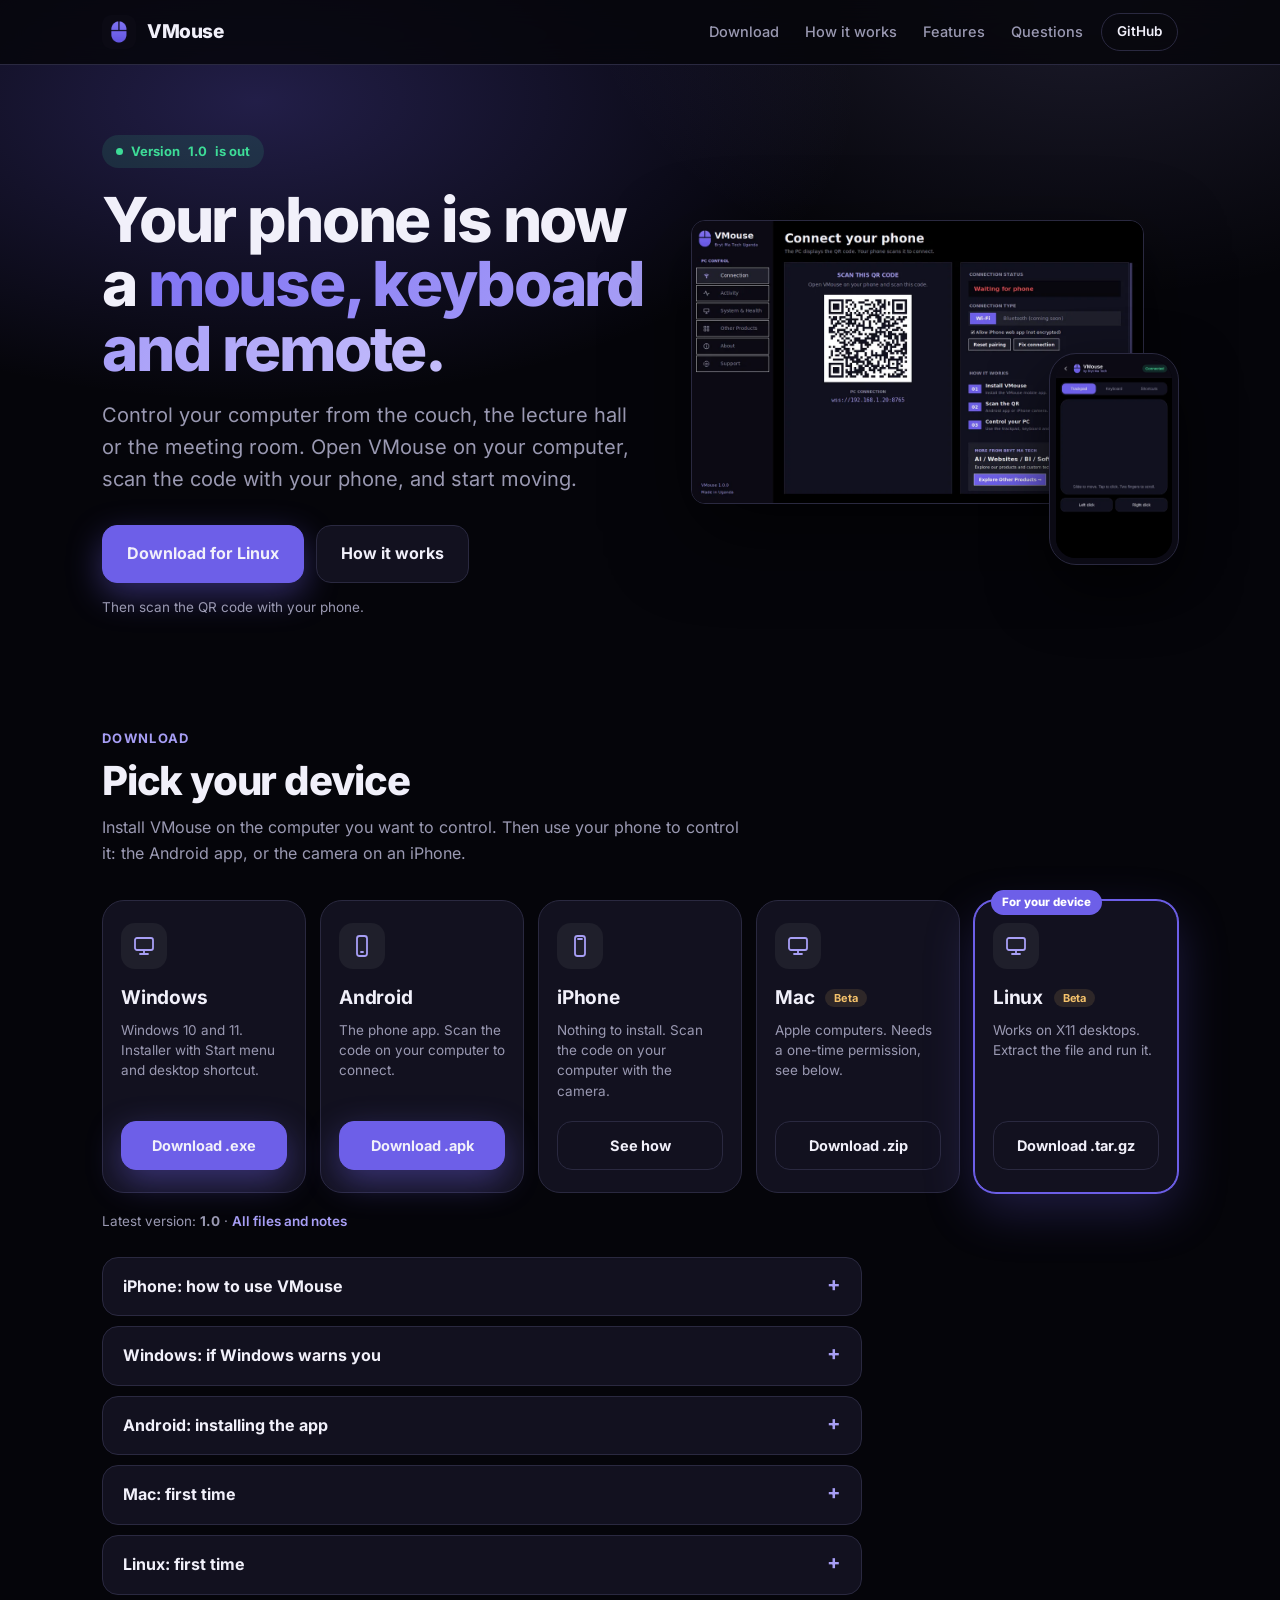
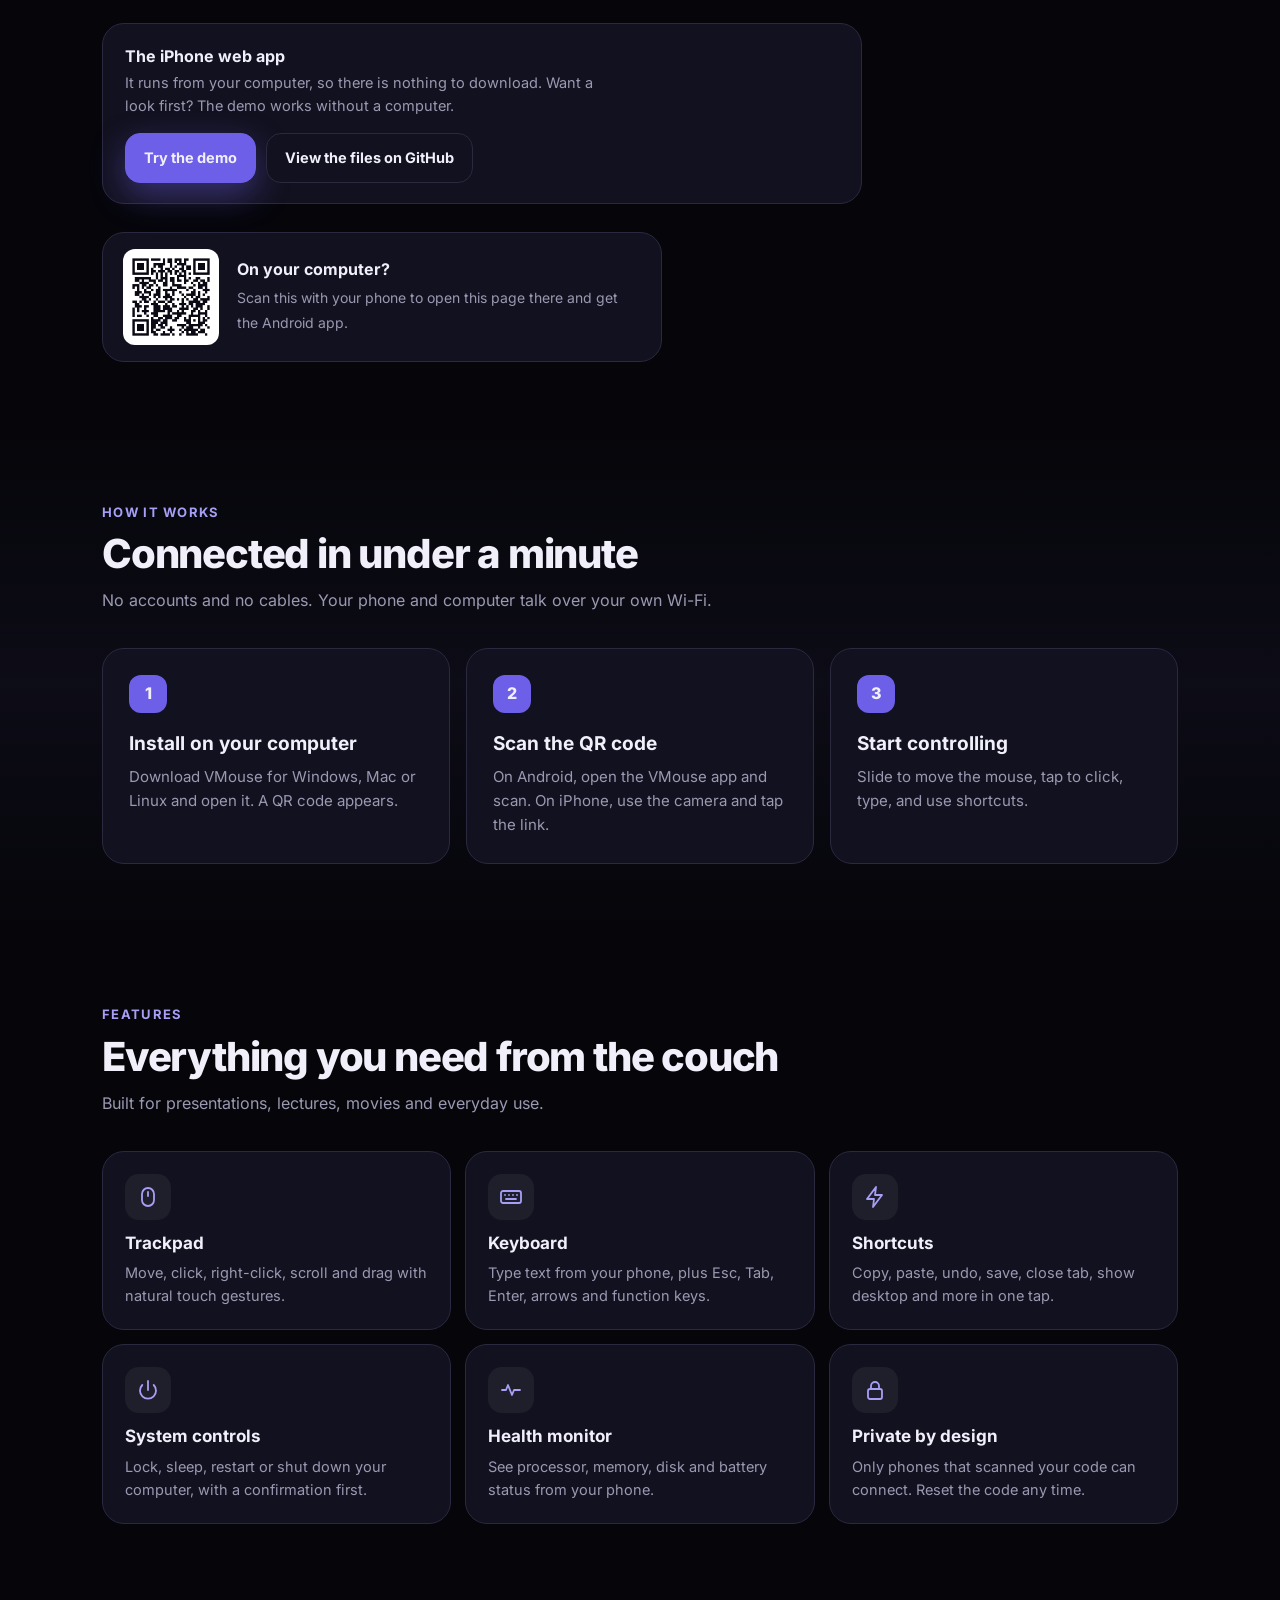
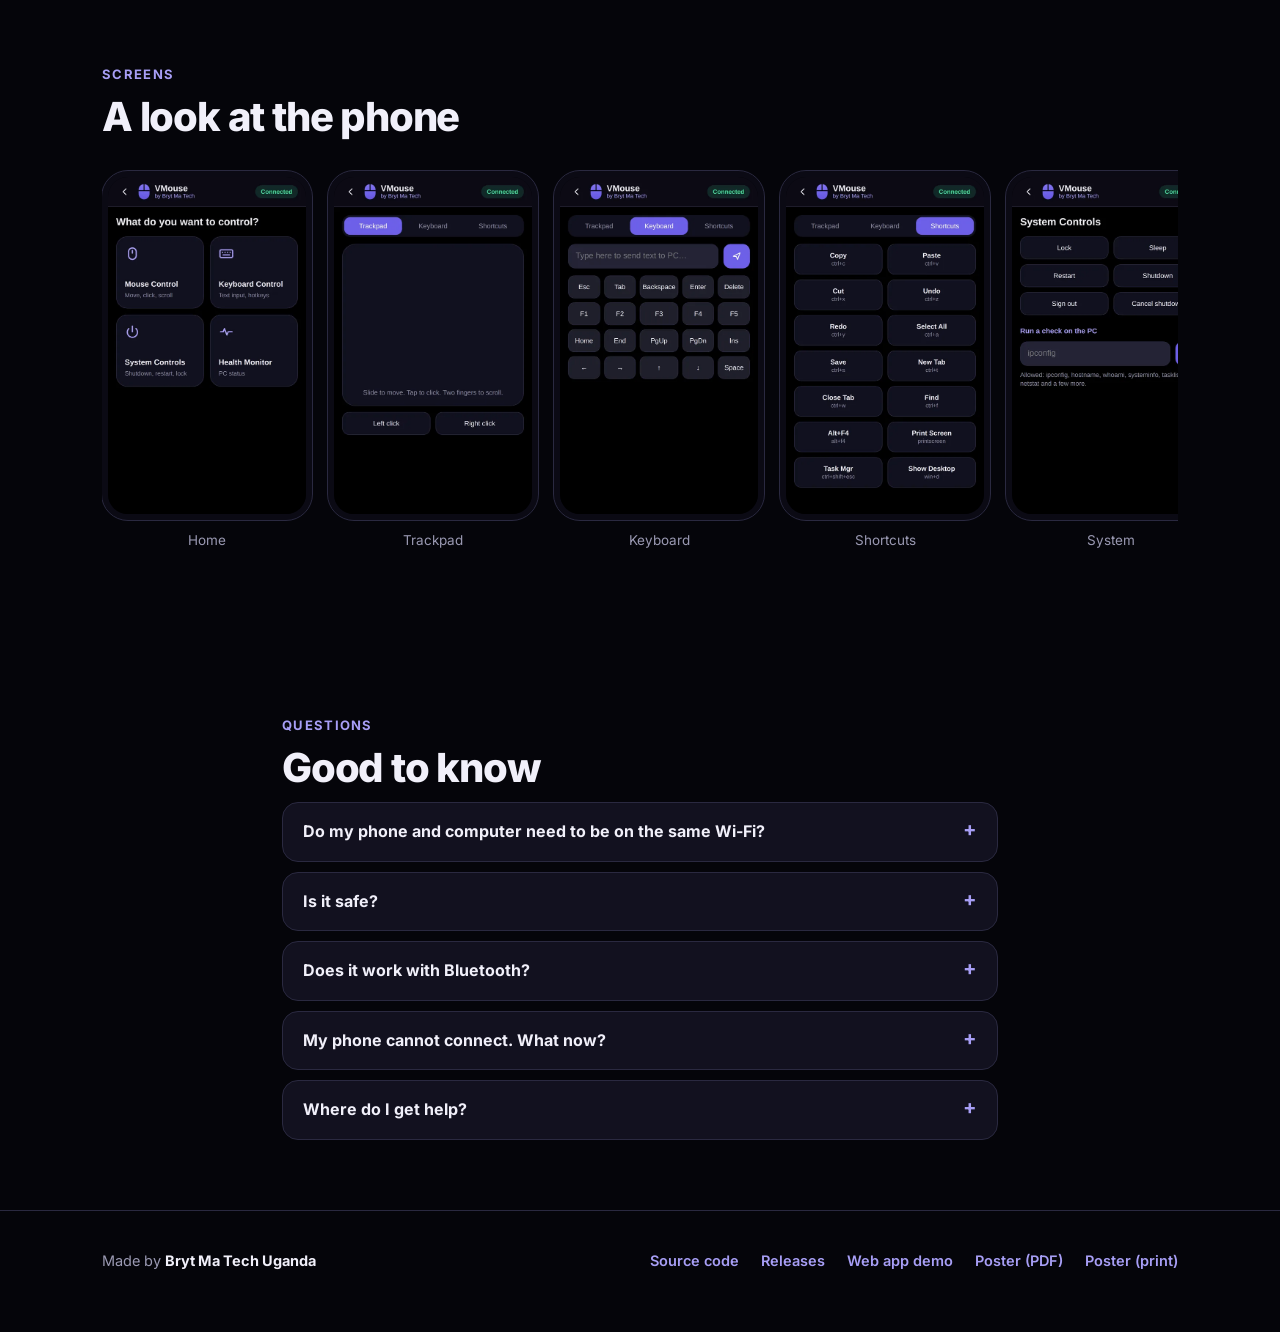
==== commit 063709ae: "Web app demo, links to the web app, web app zip in releases" ====
--- a/docs/index.html
+++ b/docs/index.html
@@ -76,6 +76,7 @@
 details[open] summary::after{content:"\2212"}
 details p,details li{color:var(--mu);font-size:15px;margin-top:10px}
 details ol{padding-left:20px}
+.webapp{margin-top:28px;display:flex;flex-wrap:wrap;align-items:center;justify-content:space-between;gap:16px 24px;background:var(--s1);border:1px solid var(--line);border-radius:var(--r);padding:20px 22px;max-width:760px}.webapp b{display:block;margin-bottom:2px}.webapp span{color:var(--mu);font-size:14.5px;display:block;max-width:34em}.cta2{display:flex;flex-wrap:wrap;gap:10px}.cta2 .btn{padding:12px 18px;font-size:14.5px}
 .share{margin-top:28px;display:flex;align-items:center;gap:18px;background:var(--s1);border:1px solid var(--line);border-radius:var(--r);padding:16px 20px;max-width:560px}
 .share img{width:96px;height:96px;border-radius:12px;background:#fff}
 .share b{display:block;margin-bottom:2px}.share span{color:var(--mu);font-size:14px}
@@ -168,6 +169,8 @@
     <details><summary>Linux: first time</summary>
       <p>Extract the file (<code>tar -xzf VMouse-linux.tar.gz</code>), then run <code>./VMouse</code>. Mouse control needs an X11 session. On the login screen choose the Xorg option instead of Wayland. This version is still in beta.</p></details>
   </div>
+  <div class="webapp"><div><b>The iPhone web app</b><span>It runs from your computer, so there is nothing to download. Want a look first? The demo works without a computer.</span></div>
+    <div class="cta2"><a class="btn main" href="app/">Try the demo</a><a class="btn" href="https://github.com/muhumuza684/vmouse/tree/main/pwa">View the files on GitHub</a></div></div>
   <div class="share"><img src="img/qr.png" alt="QR code for this page" width="96" height="96"><div><b>On your computer?</b><span>Scan this with your phone to open this page there and get the Android app.</span></div></div>
 </div></section>
 
@@ -221,7 +224,7 @@
 
 <footer><div class="wrap">
   <div>Made by <b style="color:var(--tx)">Bryt Ma Tech Uganda</b></div>
-  <div class="links"><a href="https://github.com/muhumuza684/vmouse">Source code</a><a href="https://github.com/muhumuza684/vmouse/releases/latest">Releases</a><a href="poster/VMouse-poster.pdf">Poster (PDF)</a><a href="poster/VMouse-poster-print.pdf">Poster (print)</a></div>
+  <div class="links"><a href="https://github.com/muhumuza684/vmouse">Source code</a><a href="https://github.com/muhumuza684/vmouse/releases/latest">Releases</a><a href="app/">Web app demo</a><a href="poster/VMouse-poster.pdf">Poster (PDF)</a><a href="poster/VMouse-poster-print.pdf">Poster (print)</a></div>
 </div></footer>
 
 <script>
